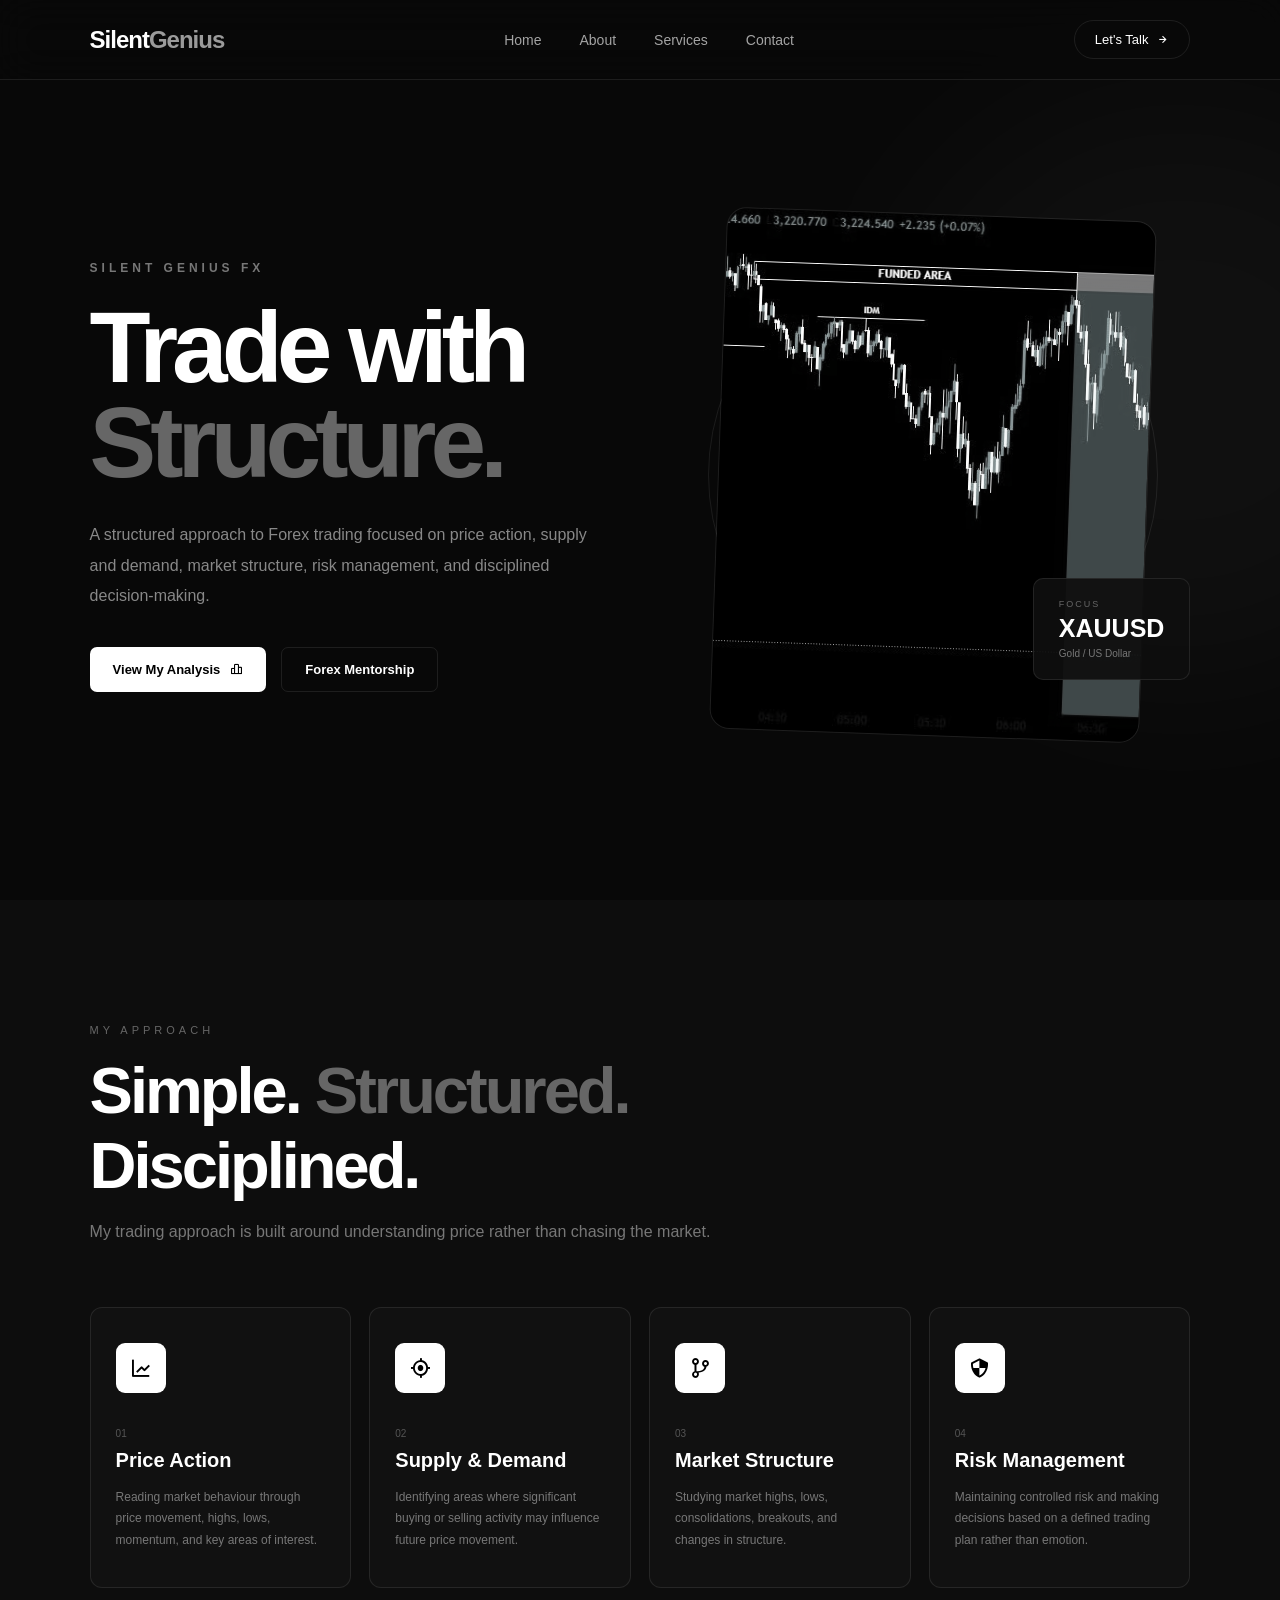
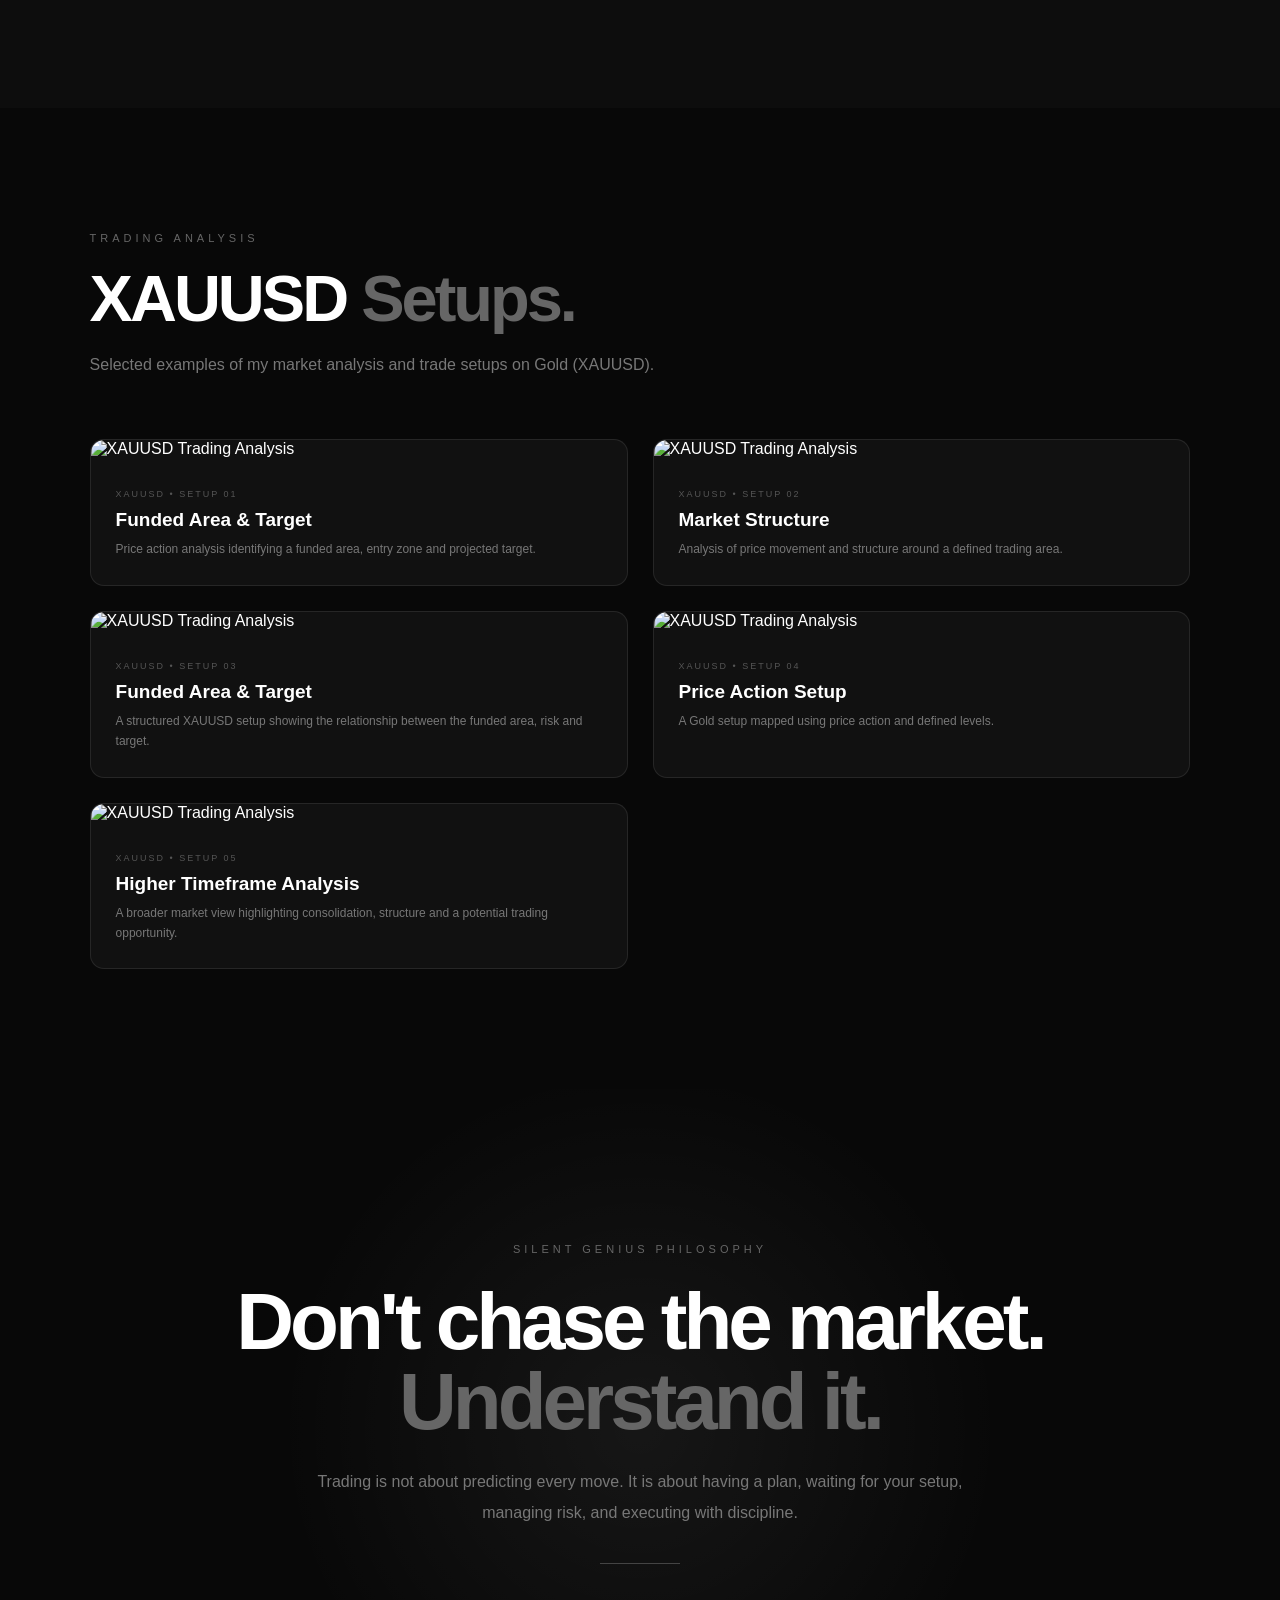
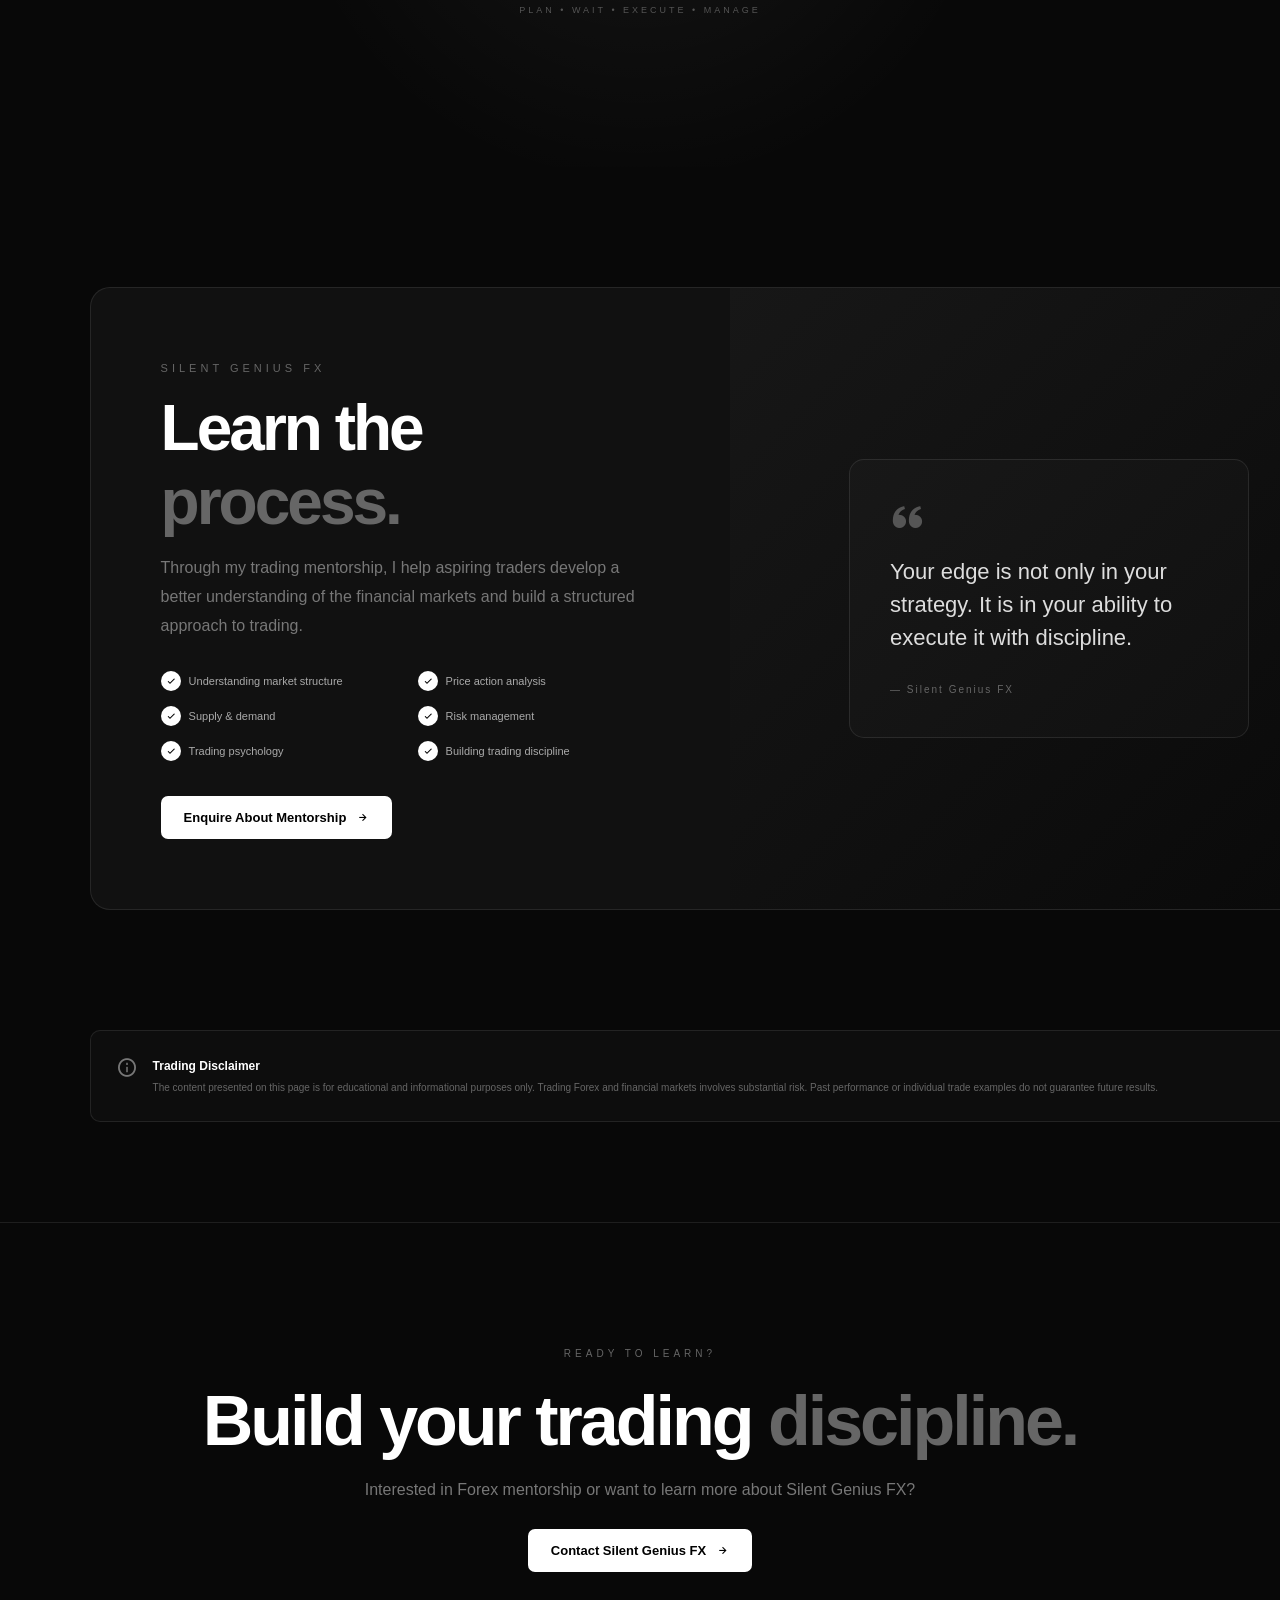
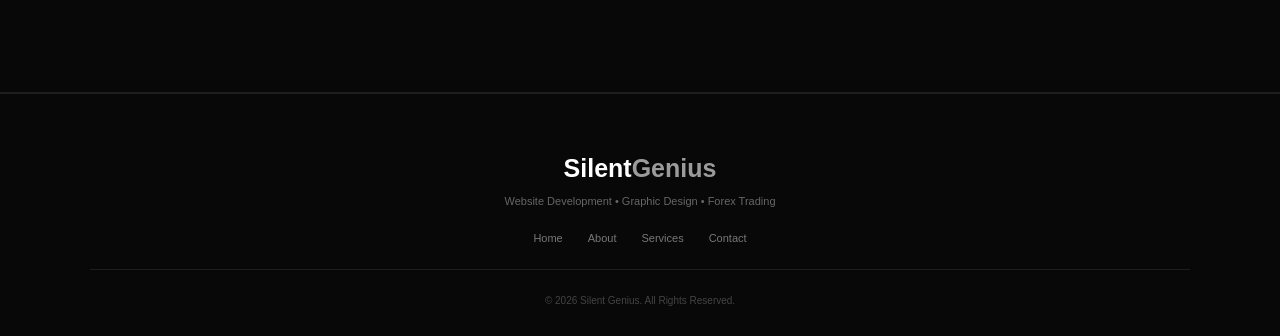
==== forex.html @ 7f9b0954 "Add files via upload" ====
<!DOCTYPE html>
<html lang="en">

<head>

    <meta charset="UTF-8">
    <meta name="viewport" content="width=device-width, initial-scale=1.0">

    <title>Silent Genius FX | Forex Trading</title>

    <link href="https://unpkg.com/boxicons@2.1.4/css/boxicons.min.css" rel="stylesheet">

    <link rel="stylesheet" href="style.css">

</head>

<body>


<!-- =========================================
     NAVBAR
========================================= -->

<header class="navbar">

    <a href="index.html" class="logo">
        Silent<span>Genius</span>
    </a>

    <nav class="nav-links">

        <a href="index.html">Home</a>
        <a href="index.html#about">About</a>
        <a href="index.html#services">Services</a>
        <a href="index.html#contact">Contact</a>

    </nav>

    <a href="index.html#contact" class="nav-btn">
        Let's Talk
        <i class='bx bx-right-arrow-alt'></i>
    </a>

</header>



<!-- =========================================
     FOREX HERO
========================================= -->

<section class="forex-hero">

    <div class="forex-hero-content">

        <span class="forex-label">
            SILENT GENIUS FX
        </span>

        <h1>
            Trade with
            <strong>Structure.</strong>
        </h1>

        <p>
            A structured approach to Forex trading focused on
            price action, supply and demand, market structure,
            risk management, and disciplined decision-making.
        </p>

        <div class="forex-buttons">

            <a href="#analysis" class="primary-btn">
                View My Analysis
                <i class='bx bx-bar-chart-alt-2'></i>
            </a>

            <a href="#mentorship" class="secondary-btn">
                Forex Mentorship
            </a>

        </div>

    </div>


    <div class="forex-hero-visual">

        <div class="forex-circle"></div>

        <div class="forex-image">

            <img src="xau.jpg" alt="XAUUSD Gold Trading">

        </div>

        <div class="market-card">

            <span>FOCUS</span>

            <strong>XAUUSD</strong>

            <small>Gold / US Dollar</small>

        </div>

    </div>

</section>



<!-- =========================================
     TRADING APPROACH
========================================= -->

<section class="forex-approach">

    <div class="forex-section-heading">

        <span>MY APPROACH</span>

        <h2>
            Simple.
            <strong>Structured.</strong>
            Disciplined.
        </h2>

        <p>
            My trading approach is built around understanding
            price rather than chasing the market.
        </p>

    </div>


    <div class="approach-grid">


        <div class="approach-card">

            <div class="approach-icon">
                <i class='bx bx-line-chart'></i>
            </div>

            <span>01</span>

            <h3>Price Action</h3>

            <p>
                Reading market behaviour through price movement,
                highs, lows, momentum, and key areas of interest.
            </p>

        </div>


        <div class="approach-card">

            <div class="approach-icon">
                <i class='bx bx-target-lock'></i>
            </div>

            <span>02</span>

            <h3>Supply & Demand</h3>

            <p>
                Identifying areas where significant buying or
                selling activity may influence future price movement.
            </p>

        </div>


        <div class="approach-card">

            <div class="approach-icon">
                <i class='bx bx-git-branch'></i>
            </div>

            <span>03</span>

            <h3>Market Structure</h3>

            <p>
                Studying market highs, lows, consolidations,
                breakouts, and changes in structure.
            </p>

        </div>


        <div class="approach-card">

            <div class="approach-icon">
                <i class='bx bx-shield-quarter'></i>
            </div>

            <span>04</span>

            <h3>Risk Management</h3>

            <p>
                Maintaining controlled risk and making decisions
                based on a defined trading plan rather than emotion.
            </p>

        </div>

    </div>

</section>



<!-- =========================================
     ANALYSIS PORTFOLIO
========================================= -->

<section class="forex-analysis" id="analysis">

    <div class="forex-section-heading">

        <span>TRADING ANALYSIS</span>

        <h2>
            XAUUSD
            <strong>Setups.</strong>
        </h2>

        <p>
            Selected examples of my market analysis and trade
            setups on Gold (XAUUSD).
        </p>

    </div>


    <div class="analysis-grid">


        <div class="analysis-card">

            <img
                src="images/forex/xauusd1.png"
                alt="XAUUSD Trading Analysis"
            >

            <div class="analysis-info">

                <span>XAUUSD • SETUP 01</span>

                <h3>Funded Area & Target</h3>

                <p>
                    Price action analysis identifying a funded area,
                    entry zone and projected target.
                </p>

            </div>

        </div>


        <div class="analysis-card">

            <img
                src="images/forex/xauusd2.png"
                alt="XAUUSD Trading Analysis"
            >

            <div class="analysis-info">

                <span>XAUUSD • SETUP 02</span>

                <h3>Market Structure</h3>

                <p>
                    Analysis of price movement and structure around
                    a defined trading area.
                </p>

            </div>

        </div>


        <div class="analysis-card">

            <img
                src="images/forex/xauusd3.png"
                alt="XAUUSD Trading Analysis"
            >

            <div class="analysis-info">

                <span>XAUUSD • SETUP 03</span>

                <h3>Funded Area & Target</h3>

                <p>
                    A structured XAUUSD setup showing the relationship
                    between the funded area, risk and target.
                </p>

            </div>

        </div>


        <div class="analysis-card">

            <img
                src="images/forex/xauusd4.png"
                alt="XAUUSD Trading Analysis"
            >

            <div class="analysis-info">

                <span>XAUUSD • SETUP 04</span>

                <h3>Price Action Setup</h3>

                <p>
                    A Gold setup mapped using price action and
                    defined levels.
                </p>

            </div>

        </div>


        <div class="analysis-card">

            <img
                src="images/forex/xauusd5.png"
                alt="XAUUSD Trading Analysis"
            >

            <div class="analysis-info">

                <span>XAUUSD • SETUP 05</span>

                <h3>Higher Timeframe Analysis</h3>

                <p>
                    A broader market view highlighting consolidation,
                    structure and a potential trading opportunity.
                </p>

            </div>

        </div>


    </div>

</section>



<!-- =========================================
     SILENT GENIUS PHILOSOPHY
========================================= -->

<section class="forex-philosophy">

    <div class="philosophy-content">

        <span>SILENT GENIUS PHILOSOPHY</span>

        <h2>
            Don't chase the market.
            <strong>Understand it.</strong>
        </h2>

        <p>
            Trading is not about predicting every move.
            It is about having a plan, waiting for your setup,
            managing risk, and executing with discipline.
        </p>

        <div class="philosophy-line"></div>

        <small>
            PLAN • WAIT • EXECUTE • MANAGE
        </small>

    </div>

</section>



<!-- =========================================
     MENTORSHIP
========================================= -->

<section class="mentorship" id="mentorship">

    <div class="mentorship-content">

        <span>SILENT GENIUS FX</span>

        <h2>
            Learn the
            <strong>process.</strong>
        </h2>

        <p>
            Through my trading mentorship, I help aspiring traders
            develop a better understanding of the financial markets
            and build a structured approach to trading.
        </p>


        <div class="mentorship-list">

            <div>
                <i class='bx bx-check'></i>
                <span>Understanding market structure</span>
            </div>

            <div>
                <i class='bx bx-check'></i>
                <span>Price action analysis</span>
            </div>

            <div>
                <i class='bx bx-check'></i>
                <span>Supply & demand</span>
            </div>

            <div>
                <i class='bx bx-check'></i>
                <span>Risk management</span>
            </div>

            <div>
                <i class='bx bx-check'></i>
                <span>Trading psychology</span>
            </div>

            <div>
                <i class='bx bx-check'></i>
                <span>Building trading discipline</span>
            </div>

        </div>


        <a href="index.html#contact" class="primary-btn">

            Enquire About Mentorship

            <i class='bx bx-right-arrow-alt'></i>

        </a>

    </div>


    <div class="mentorship-visual">

        <div class="quote-card">

            <i class='bx bxs-quote-alt-left'></i>

            <p>
                Your edge is not only in your strategy.
                It is in your ability to execute it with discipline.
            </p>

            <span>— Silent Genius FX</span>

        </div>

    </div>

</section>



<!-- =========================================
     DISCLAIMER
========================================= -->

<section class="forex-disclaimer">

    <i class='bx bx-info-circle'></i>

    <div>

        <strong>Trading Disclaimer</strong>

        <p>
            The content presented on this page is for educational
            and informational purposes only. Trading Forex and
            financial markets involves substantial risk. Past
            performance or individual trade examples do not
            guarantee future results.
        </p>

    </div>

</section>



<!-- =========================================
     CTA
========================================= -->

<section class="forex-cta">

    <span>READY TO LEARN?</span>

    <h2>
        Build your trading
        <strong>discipline.</strong>
    </h2>

    <p>
        Interested in Forex mentorship or want to learn more
        about Silent Genius FX?
    </p>

    <a href="index.html#contact" class="primary-btn">

        Contact Silent Genius FX

        <i class='bx bx-right-arrow-alt'></i>

    </a>

</section>



<!-- =========================================
     FOOTER
========================================= -->

<footer>

    <div class="footer-logo">
        Silent<span>Genius</span>
    </div>

    <p>
        Website Development • Graphic Design • Forex Trading
    </p>

    <div class="footer-links">

        <a href="index.html">Home</a>
        <a href="index.html#about">About</a>
        <a href="index.html#services">Services</a>
        <a href="index.html#contact">Contact</a>

    </div>

    <div class="copyright">
        © 2026 Silent Genius. All Rights Reserved.
    </div>

</footer>


</body>
</html>
---- style.css ----
/* =========================================
   SILENT GENIUS PORTFOLIO
   ========================================= */

* {
    margin: 0;
    padding: 0;
    box-sizing: border-box;
    scroll-behavior: smooth;
}

:root {
    --bg: #080808;
    --bg-secondary: #0e0e0e;
    --card: #111111;
    --card-light: #171717;
    --text: #ffffff;
    --text-muted: #a4a4a4;
    --border: rgba(255, 255, 255, 0.09);
    --accent: #ffffff;
    --accent-dark: #bdbdbd;
}

html {
    scroll-behavior: smooth;
}

body {
    font-family: "Inter", sans-serif;
    background: var(--bg);
    color: var(--text);
    overflow-x: hidden;
}

a {
    color: inherit;
    text-decoration: none;
}

img {
    width: 100%;
    display: block;
}

button,
input,
textarea {
    font-family: inherit;
}


/* =========================================
   NAVBAR
   ========================================= */

.navbar {
    position: fixed;
    top: 0;
    left: 0;
    width: 100%;
    height: 80px;

    display: flex;
    align-items: center;
    justify-content: space-between;

    padding: 0 7%;

    background: rgba(8, 8, 8, 0.75);
    backdrop-filter: blur(20px);

    border-bottom: 1px solid var(--border);

    z-index: 1000;
}

.logo {
    font-size: 24px;
    font-weight: 800;
    letter-spacing: -1px;
}

.logo span,
.footer-logo span {
    color: #9b9b9b;
}

.nav-links {
    display: flex;
    gap: 38px;
}

.nav-links a {
    position: relative;

    color: var(--text-muted);

    font-size: 14px;
    font-weight: 500;

    transition: 0.3s;
}

.nav-links a:hover,
.nav-links a.active {
    color: white;
}

.nav-links a::after {
    content: "";

    position: absolute;

    left: 0;
    bottom: -8px;

    width: 0;
    height: 2px;

    background: white;

    transition: 0.3s;
}

.nav-links a:hover::after,
.nav-links a.active::after {
    width: 100%;
}

.nav-btn {
    display: flex;
    align-items: center;
    gap: 8px;

    padding: 11px 20px;

    border: 1px solid var(--border);
    border-radius: 30px;

    font-size: 13px;

    transition: 0.3s;
}

.nav-btn:hover {
    background: white;
    color: black;
}

#menu {
    display: none;
    font-size: 30px;
    cursor: pointer;
}


/* =========================================
   GENERAL
   ========================================= */

section {
    width: 100%;
}

.section {
    padding: 120px 7%;
}

.section-heading {
    max-width: 700px;
    margin-bottom: 70px;
}

.section-heading.center {
    margin-left: auto;
    margin-right: auto;
    text-align: center;
}

.section-heading > span,
.small-heading {
    display: inline-block;

    font-size: 12px;
    font-weight: 700;
    letter-spacing: 3px;

    color: #aaa;

    margin-bottom: 18px;
}

.section-heading h2 {
    font-size: clamp(35px, 5vw, 58px);
    line-height: 1.1;
    letter-spacing: -2px;
}

.section-heading h2 strong {
    color: #777;
}

.section-heading p {
    color: var(--text-muted);
    line-height: 1.8;
    margin-top: 20px;
}


/* =========================================
   HERO
   ========================================= */

.hero {
    min-height: 100vh;

    display: grid;
    grid-template-columns: 1.1fr 0.9fr;
    align-items: center;
    gap: 70px;

    padding: 140px 7% 80px;

    position: relative;
    overflow: hidden;
}

.hero::before {
    content: "";

    position: absolute;

    width: 500px;
    height: 500px;

    background: rgba(255, 255, 255, 0.035);

    border-radius: 50%;

    filter: blur(100px);

    top: 10%;
    right: -150px;
}

.hero-content {
    position: relative;
    z-index: 2;
}

.hero-tag {
    display: inline-flex;
    align-items: center;
    gap: 10px;

    padding: 8px 14px;

    border: 1px solid var(--border);
    border-radius: 30px;

    color: #aaa;

    font-size: 12px;

    margin-bottom: 25px;
}

.hero-tag span {
    width: 7px;
    height: 7px;

    background: #fff;

    border-radius: 50%;
}

.hero h1 {
    font-size: clamp(55px, 8vw, 100px);
    line-height: 0.95;

    letter-spacing: -6px;

    margin-bottom: 25px;
}

.hero h1 span {
    color: #777;
}

.hero h2 {
    font-size: clamp(24px, 3vw, 38px);
    line-height: 1.2;

    margin-bottom: 25px;
}

.hero h2 span {
    color: #666;
}

.hero p {
    max-width: 650px;

    color: var(--text-muted);

    line-height: 1.8;

    font-size: 16px;

    margin-bottom: 35px;
}

.hero-buttons {
    display: flex;
    gap: 15px;
    flex-wrap: wrap;
}

.primary-btn,
.secondary-btn {
    display: inline-flex;
    align-items: center;
    justify-content: center;
    gap: 10px;

    padding: 14px 23px;

    border-radius: 7px;

    font-size: 13px;
    font-weight: 600;

    transition: 0.3s;

    cursor: pointer;
}

.primary-btn {
    background: white;
    color: black;
}

.primary-btn:hover {
    transform: translateY(-3px);
    box-shadow: 0 10px 30px rgba(255,255,255,0.1);
}

.secondary-btn {
    border: 1px solid var(--border);
}

.secondary-btn:hover {
    background: #161616;
}

.hero-socials {
    display: flex;
    gap: 12px;
    margin-top: 40px;
}

.hero-socials a,
.contact-socials a {
    width: 42px;
    height: 42px;

    display: flex;
    align-items: center;
    justify-content: center;

    border: 1px solid var(--border);
    border-radius: 50%;

    color: #aaa;

    transition: 0.3s;
}

.hero-socials a:hover,
.contact-socials a:hover {
    color: black;
    background: white;
    transform: translateY(-4px);
}


/* =========================================
   HERO IMAGE
   ========================================= */

.hero-image {
    position: relative;

    display: flex;
    justify-content: center;
    align-items: center;

    min-height: 500px;
}

.image-glow {
    position: absolute;

    width: 380px;
    height: 380px;

    border-radius: 50%;

    background: rgba(255,255,255,0.05);

    filter: blur(70px);
}

.image-frame {
    position: relative;

    width: min(430px, 100%);

    border-radius: 20px;

    overflow: hidden;

    border: 1px solid var(--border);

    transform: rotate(2deg);

    box-shadow: 0 30px 80px rgba(0,0,0,0.5);
}

.image-frame img {
    aspect-ratio: 4 / 5;
    object-fit: cover;
}

.floating-card {
    position: absolute;

    display: flex;
    align-items: center;
    gap: 12px;

    padding: 13px 17px;

    background: rgba(18,18,18,0.9);

    border: 1px solid var(--border);

    border-radius: 10px;

    backdrop-filter: blur(15px);

    box-shadow: 0 15px 40px rgba(0,0,0,0.4);
}

.floating-card i {
    font-size: 23px;
}

.floating-card strong,
.floating-card small {
    display: block;
}

.floating-card strong {
    font-size: 13px;
}

.floating-card small {
    color: #888;
    font-size: 10px;
    margin-top: 3px;
}

.card-one {
    top: 15%;
    left: -5%;
}

.card-two {
    bottom: 12%;
    right: -5%;
}


/* =========================================
   STATS
   ========================================= */

.stats {
    margin: 0 7%;

    display: grid;
    grid-template-columns: repeat(4, 1fr);

    border-top: 1px solid var(--border);
    border-bottom: 1px solid var(--border);
}

.stat {
    display: flex;
    align-items: center;
    gap: 15px;

    padding: 28px 25px;

    border-right: 1px solid var(--border);
}

.stat:last-child {
    border-right: none;
}

.stat i {
    font-size: 27px;
    color: #aaa;
}

.stat h3 {
    font-size: 14px;
}

.stat p {
    font-size: 11px;
    color: #777;
    margin-top: 4px;
}


/* =========================================
   ABOUT
   ========================================= */

.about-grid {
    display: grid;
    grid-template-columns: 0.85fr 1.15fr;
    gap: 80px;
    align-items: center;
}

.about-image {
    position: relative;
}

.about-image img {
    aspect-ratio: 4 / 5;
    object-fit: cover;

    border-radius: 15px;

    filter: grayscale(100%);
}

.experience-card {
    position: absolute;

    bottom: 25px;
    right: -30px;

    display: flex;
    align-items: center;
    gap: 12px;

    padding: 17px 20px;

    background: #151515;

    border: 1px solid var(--border);

    border-radius: 10px;
}

.experience-card i {
    font-size: 25px;
}

.experience-card strong,
.experience-card span {
    display: block;
}

.experience-card strong {
    font-size: 13px;
}

.experience-card span {
    color: #777;
    font-size: 11px;
    margin-top: 4px;
}

.about-content h3 {
    font-size: 32px;
    margin-bottom: 25px;
}

.about-content p {
    color: var(--text-muted);
    line-height: 1.8;
    margin-bottom: 20px;
}

.about-content h4 {
    font-size: 18px;
    margin: 35px 0 25px;
}

.skills-grid {
    display: grid;
    grid-template-columns: 1fr 1fr;
    gap: 20px 30px;
}

.skill > div:first-child {
    display: flex;
    justify-content: space-between;

    font-size: 12px;

    margin-bottom: 8px;
}

.skill b {
    color: #777;
}

.progress {
    width: 100%;
    height: 5px;

    background: #202020;

    border-radius: 10px;

    overflow: hidden;
}

.progress span {
    display: block;
    height: 100%;

    background: white;

    border-radius: 10px;
}


/* =========================================
   SERVICES
   ========================================= */

.services {
    background: var(--bg-secondary);
}

.services-grid {
    display: grid;
    grid-template-columns: repeat(3, 1fr);
    gap: 22px;
}

.service-card {
    background: var(--card);

    border: 1px solid var(--border);

    border-radius: 14px;

    overflow: hidden;

    transition: 0.4s;
}

.service-card:hover {
    transform: translateY(-10px);
    border-color: rgba(255,255,255,0.2);
}

.service-image {
    height: 230px;
    position: relative;
    overflow: hidden;
}

.service-image img {
    width: 100%;
    height: 100%;

    object-fit: cover;

    transition: 0.5s;
}

.service-card:hover .service-image img {
    transform: scale(1.07);
}

.service-icon {
    position: absolute;

    bottom: 18px;
    left: 18px;

    width: 48px;
    height: 48px;

    display: flex;
    align-items: center;
    justify-content: center;

    background: white;
    color: black;

    border-radius: 10px;

    font-size: 24px;
}

.service-content {
    padding: 28px;
}

.service-number {
    color: #555;
    font-size: 11px;
    font-weight: 700;
}

.service-content h3 {
    font-size: 22px;
    margin: 10px 0 15px;
}

.service-content p {
    color: #888;

    font-size: 13px;
    line-height: 1.8;

    margin-bottom: 25px;
}

.service-content a {
    display: inline-flex;
    align-items: center;
    gap: 7px;

    font-size: 12px;
    font-weight: 600;

    transition: 0.3s;
}

.service-content a:hover {
    gap: 12px;
}


/* =========================================
   TRADING SECTION
   ========================================= */

.trading-section {
    margin: 120px 7%;

    display: grid;
    grid-template-columns: 1fr 1fr;

    background: #111;

    border: 1px solid var(--border);
    border-radius: 20px;

    overflow: hidden;
}

.trading-content {
    padding: 70px;
}

.trading-content h2 {
    font-size: clamp(38px, 5vw, 60px);
    line-height: 1;

    letter-spacing: -3px;

    margin-bottom: 25px;
}

.trading-content h2 strong {
    color: #777;
}

.trading-content p {
    color: #888;
    line-height: 1.8;
    max-width: 500px;
    margin-bottom: 30px;
}

.trading-points {
    display: grid;
    grid-template-columns: 1fr 1fr;

    gap: 15px;

    margin-bottom: 35px;
}

.trading-points div {
    display: flex;
    align-items: center;
    gap: 8px;

    color: #bbb;

    font-size: 12px;
}

.trading-points i {
    display: flex;
    align-items: center;
    justify-content: center;

    width: 20px;
    height: 20px;

    background: white;
    color: black;

    border-radius: 50%;

    font-size: 13px;
}

.trading-chart {
    position: relative;
    min-height: 500px;
}

.trading-chart img {
    width: 100%;
    height: 100%;

    object-fit: cover;

    filter: grayscale(80%);
}

.chart-overlay {
    position: absolute;

    left: 25px;
    right: 25px;
    bottom: 25px;

    display: flex;
    justify-content: space-between;
    align-items: center;

    padding: 18px;

    background: rgba(0,0,0,0.75);

    backdrop-filter: blur(10px);

    border: 1px solid var(--border);

    border-radius: 10px;
}

.chart-overlay small,
.chart-overlay strong {
    display: block;
}

.chart-overlay small {
    font-size: 9px;
    color: #777;
}

.chart-overlay strong {
    font-size: 18px;
    margin-top: 3px;
}

.trend {
    display: flex;
    align-items: center;
    gap: 5px;

    font-size: 11px;

    color: #aaa;
}

.trend i {
    font-size: 20px;
}


/* =========================================
   CONTACT
   ========================================= */

.contact {
    background: var(--bg-secondary);
}

.contact-grid {
    display: grid;
    grid-template-columns: 0.8fr 1.2fr;

    gap: 80px;

    max-width: 1100px;
    margin: auto;
}

.contact-info h3 {
    font-size: 32px;
    margin-bottom: 15px;
}

.contact-info > p {
    color: #888;
    line-height: 1.8;
    margin-bottom: 35px;
}

.contact-item {
    display: flex;
    align-items: center;
    gap: 15px;

    margin-bottom: 25px;
}

.contact-icon {
    width: 45px;
    height: 45px;

    display: flex;
    align-items: center;
    justify-content: center;

    border: 1px solid var(--border);

    border-radius: 8px;

    font-size: 19px;
}

.contact-item span,
.contact-item strong {
    display: block;
}

.contact-item span {
    color: #666;
    font-size: 10px;

    margin-bottom: 5px;
}

.contact-item strong {
    font-size: 12px;
    font-weight: 500;
}

.contact-socials {
    display: flex;
    gap: 10px;
    margin-top: 35px;
}

.contact-form {
    padding: 35px;

    background: var(--card);

    border: 1px solid var(--border);

    border-radius: 15px;
}

.input-group {
    margin-bottom: 22px;
}

.input-group label {
    display: block;

    font-size: 11px;
    color: #aaa;

    margin-bottom: 8px;
}

.input-group input,
.input-group textarea {
    width: 100%;

    padding: 14px 15px;

    background: #0a0a0a;

    color: white;

    border: 1px solid var(--border);

    border-radius: 7px;

    outline: none;

    transition: 0.3s;
}

.input-group input:focus,
.input-group textarea:focus {
    border-color: #777;
}

.input-group textarea {
    height: 140px;
    resize: vertical;
}

.contact-form button {
    border: none;
}


/* =========================================
   FOOTER
   ========================================= */

footer {
    padding: 60px 7% 30px;

    text-align: center;

    border-top: 1px solid var(--border);
}

.footer-logo {
    font-size: 25px;
    font-weight: 800;
    margin-bottom: 12px;
}

footer > p {
    color: #666;
    font-size: 11px;
}

.footer-links {
    display: flex;
    justify-content: center;
    gap: 25px;

    margin: 25px 0;
}

.footer-links a {
    color: #777;
    font-size: 11px;

    transition: 0.3s;
}

.footer-links a:hover {
    color: white;
}

.copyright {
    padding-top: 25px;

    border-top: 1px solid var(--border);

    color: #444;

    font-size: 10px;
}


/* =========================================
   ANIMATIONS
   ========================================= */

.service-card,
.about-grid,
.trading-section,
.contact-grid {
    opacity: 0;
    transform: translateY(30px);
    transition: 0.8s ease;
}

.show {
    opacity: 1;
    transform: translateY(0);
}


/* =========================================
   TABLET
   ========================================= */

@media (max-width: 1000px) {

    .hero {
        grid-template-columns: 1fr;
        text-align: center;
    }

    .hero-content {
        display: flex;
        flex-direction: column;
        align-items: center;
    }

    .hero p {
        max-width: 700px;
    }

    .hero-image {
        max-width: 500px;
        width: 100%;
        margin: auto;
    }

    .stats {
        grid-template-columns: 1fr 1fr;
    }

    .stat:nth-child(2) {
        border-right: none;
    }

    .about-grid {
        grid-template-columns: 1fr;
    }

    .about-image {
        max-width: 500px;
        margin: auto;
    }

    .services-grid {
        grid-template-columns: 1fr 1fr;
    }

    .trading-section {
        grid-template-columns: 1fr;
    }

    .trading-chart {
        min-height: 400px;
    }

    .contact-grid {
        grid-template-columns: 1fr;
    }

}


/* =========================================
   MOBILE
   ========================================= */

@media (max-width: 700px) {

    .navbar {
        padding: 0 5%;
    }

    .nav-links {
        position: fixed;

        top: 80px;
        left: -100%;

        width: 100%;

        flex-direction: column;

        align-items: center;

        gap: 0;

        padding: 30px 0;

        background: rgba(8,8,8,0.98);

        border-bottom: 1px solid var(--border);

        transition: 0.4s;
    }

    .nav-links.active {
        left: 0;
    }

    .nav-links a {
        width: 100%;
        text-align: center;
        padding: 15px;
    }

    .nav-btn {
        display: none;
    }

    #menu {
        display: block;
    }

    .hero {
        padding: 130px 5% 70px;
    }

    .hero h1 {
        letter-spacing: -4px;
    }

    .hero-buttons {
        flex-direction: column;
        width: 100%;
    }

    .primary-btn,
    .secondary-btn {
        width: 100%;
    }

    .hero-socials {
        justify-content: center;
    }

    .hero-image {
        min-height: 400px;
    }

    .image-frame {
        width: 85%;
    }

    .card-one {
        left: 0;
    }

    .card-two {
        right: 0;
    }

    .stats {
        margin: 0 5%;
        grid-template-columns: 1fr 1fr;
    }

    .stat {
        padding: 20px 12px;
    }

    .section {
        padding: 90px 5%;
    }

    .section-heading {
        margin-bottom: 45px;
    }

    .skills-grid {
        grid-template-columns: 1fr;
    }

    .services-grid {
        grid-template-columns: 1fr;
    }

    .trading-section {
        margin: 80px 5%;
    }

    .trading-content {
        padding: 40px 25px;
    }

    .trading-points {
        grid-template-columns: 1fr;
    }

    .trading-chart {
        min-height: 300px;
    }

    .contact-grid {
        gap: 45px;
    }

    .contact-form {
        padding: 25px 20px;
    }

    .footer-links {
        gap: 15px;
    }

}


/* =========================================
   SMALL MOBILE
   ========================================= */

@media (max-width: 420px) {

    .hero h1 {
        font-size: 53px;
    }

    .hero h2 {
        font-size: 22px;
    }

    .stats {
        grid-template-columns: 1fr;
    }

    .stat {
        border-right: none;
        border-bottom: 1px solid var(--border);
    }

    .stat:last-child {
        border-bottom: none;
    }

    .floating-card {
        padding: 10px 12px;
    }
}/* =========================================
   SERVICE PORTFOLIO PAGE
   ========================================= */

.portfolio-hero {
    min-height: 65vh;

    display: flex;
    flex-direction: column;
    justify-content: center;
    align-items: center;

    text-align: center;

    padding: 150px 7% 80px;

    background:
        radial-gradient(
            circle at center,
            rgba(255,255,255,0.06),
            transparent 45%
        );
}

.portfolio-hero > span,
.portfolio-heading > span,
.portfolio-cta > span {
    font-size: 11px;
    font-weight: 700;
    letter-spacing: 4px;

    color: #777;

    margin-bottom: 20px;
}

.portfolio-hero h1 {
    font-size: clamp(50px, 8vw, 100px);

    line-height: 1;

    letter-spacing: -5px;

    max-width: 1000px;
}

.portfolio-hero h1 strong {
    color: #666;
}

.portfolio-hero p {
    max-width: 650px;

    color: #888;

    line-height: 1.8;

    margin-top: 25px;
}


/* =========================================
   DESIGN PORTFOLIO
   ========================================= */

.design-portfolio {
    padding: 100px 7%;
}

.portfolio-heading {
    margin-bottom: 35px;
}

.portfolio-heading h2 {
    font-size: 35px;
    margin-top: 10px;
}

.design-grid {
    display: grid;

    grid-template-columns:
        repeat(4, 1fr);

    gap: 20px;

    margin-bottom: 100px;
}

.design-item {
    position: relative;

    overflow: hidden;

    border-radius: 12px;

    border: 1px solid var(--border);

    background: #111;

    cursor: pointer;
}

.design-item img {
    width: 100%;

    height: 380px;

    object-fit: cover;

    transition: 0.5s;
}

.design-item:hover img {
    transform: scale(1.05);
}


/* =========================================
   CALL TO ACTION
   ========================================= */

.portfolio-cta {
    padding: 120px 7%;

    text-align: center;

    background: #111;

    border-top: 1px solid var(--border);
    border-bottom: 1px solid var(--border);
}

.portfolio-cta h2 {
    font-size: clamp(40px, 6vw, 70px);

    line-height: 1;

    letter-spacing: -3px;

    margin-bottom: 20px;
}

.portfolio-cta h2 strong {
    color: #666;
}

.portfolio-cta p {
    max-width: 600px;

    margin: 0 auto 30px;

    color: #888;

    line-height: 1.8;
}


/* =========================================
   PORTFOLIO MOBILE
   ========================================= */

@media (max-width: 1000px) {

    .design-grid {
        grid-template-columns: repeat(2, 1fr);
    }

}


@media (max-width: 600px) {

    .portfolio-hero {
        padding: 130px 5% 70px;
    }

    .portfolio-hero h1 {
        font-size: 55px;
        letter-spacing: -3px;
    }

    .design-portfolio {
        padding: 80px 5%;
    }

    .design-grid {
        grid-template-columns: 1fr;
    }

    .design-item img {
        height: auto;
        max-height: 600px;
    }

    .portfolio-cta {
        padding: 90px 5%;
    }

}
/* =========================================
   SILENT GENIUS FX
========================================= */

.forex-hero {
    min-height: 100vh;

    display: grid;
    grid-template-columns: 1fr 1fr;

    align-items: center;

    gap: 70px;

    padding: 150px 7% 100px;

    position: relative;

    overflow: hidden;
}

.forex-hero::before {
    content: "";

    position: absolute;

    width: 600px;
    height: 600px;

    right: -200px;
    top: 10%;

    background: rgba(255,255,255,0.035);

    border-radius: 50%;

    filter: blur(100px);
}

.forex-hero-content {
    position: relative;
    z-index: 2;
}

.forex-label {
    display: inline-block;

    font-size: 12px;
    font-weight: 700;

    letter-spacing: 4px;

    color: #777;

    margin-bottom: 25px;
}

.forex-hero h1 {
    font-size: clamp(55px, 8vw, 100px);

    line-height: .95;

    letter-spacing: -6px;

    margin-bottom: 30px;
}

.forex-hero h1 strong {
    display: block;
    color: #666;
}

.forex-hero p {
    max-width: 600px;

    color: #888;

    line-height: 1.9;

    margin-bottom: 35px;
}

.forex-buttons {
    display: flex;
    gap: 15px;
    flex-wrap: wrap;
}


/* HERO VISUAL */

.forex-hero-visual {
    min-height: 550px;

    display: flex;
    justify-content: center;
    align-items: center;

    position: relative;
}

.forex-circle {
    position: absolute;

    width: 450px;
    height: 450px;

    border: 1px solid rgba(255,255,255,.08);

    border-radius: 50%;
}

.forex-image {
    width: 430px;

    border-radius: 20px;

    overflow: hidden;

    border: 1px solid var(--border);

    transform: rotate(2deg);

    position: relative;
    z-index: 2;
}

.forex-image img {
    height: 520px;

    object-fit: cover;

    filter: grayscale(90%);
}

.market-card {
    position: absolute;

    right: 0;
    bottom: 70px;

    padding: 20px 25px;

    background: rgba(15,15,15,.92);

    border: 1px solid var(--border);

    border-radius: 10px;

    z-index: 3;
}

.market-card span,
.market-card strong,
.market-card small {
    display: block;
}

.market-card span {
    font-size: 9px;
    color: #666;
    letter-spacing: 2px;
}

.market-card strong {
    font-size: 25px;
    margin: 5px 0;
}

.market-card small {
    color: #777;
    font-size: 10px;
}


/* APPROACH */

.forex-approach,
.forex-analysis {
    padding: 120px 7%;
}

.forex-approach {
    background: #0d0d0d;
}

.forex-section-heading {
    max-width: 700px;

    margin-bottom: 60px;
}

.forex-section-heading > span {
    font-size: 11px;

    color: #666;

    letter-spacing: 4px;
}

.forex-section-heading h2 {
    font-size: clamp(40px, 6vw, 65px);

    letter-spacing: -3px;

    margin: 15px 0;
}

.forex-section-heading h2 strong {
    color: #666;
}

.forex-section-heading p {
    color: #777;

    line-height: 1.8;
}

.approach-grid {
    display: grid;

    grid-template-columns: repeat(4,1fr);

    gap: 18px;
}

.approach-card {
    padding: 35px 25px;

    background: #111;

    border: 1px solid var(--border);

    border-radius: 12px;

    transition: .4s;
}

.approach-card:hover {
    transform: translateY(-8px);

    border-color: rgba(255,255,255,.2);
}

.approach-icon {
    width: 50px;
    height: 50px;

    display: flex;

    align-items: center;
    justify-content: center;

    background: white;

    color: black;

    border-radius: 9px;

    font-size: 23px;

    margin-bottom: 30px;
}

.approach-card > span {
    font-size: 10px;

    color: #555;
}

.approach-card h3 {
    font-size: 20px;

    margin: 8px 0 15px;
}

.approach-card p {
    color: #777;

    font-size: 12px;

    line-height: 1.8;
}


/* ANALYSIS */

.analysis-grid {
    display: grid;

    grid-template-columns: repeat(2,1fr);

    gap: 25px;
}

.analysis-card {
    background: #111;

    border: 1px solid var(--border);

    border-radius: 14px;

    overflow: hidden;

    transition: .4s;
}

.analysis-card:hover {
    transform: translateY(-7px);
}

.analysis-card img {
    width: 100%;

    height: auto;

    display: block;

    transition: .5s;
}

.analysis-card:hover img {
    transform: scale(1.02);
}

.analysis-info {
    padding: 25px;
}

.analysis-info > span {
    font-size: 9px;

    letter-spacing: 2px;

    color: #555;
}

.analysis-info h3 {
    font-size: 19px;

    margin: 8px 0;
}

.analysis-info p {
    color: #777;

    font-size: 12px;

    line-height: 1.7;
}


/* PHILOSOPHY */

.forex-philosophy {
    padding: 150px 7%;

    text-align: center;

    background:
        radial-gradient(
            circle at center,
            rgba(255,255,255,.06),
            transparent 50%
        );
}

.philosophy-content {
    max-width: 900px;

    margin: auto;
}

.philosophy-content > span {
    font-size: 11px;

    letter-spacing: 4px;

    color: #666;
}

.philosophy-content h2 {
    font-size: clamp(40px,7vw,80px);

    letter-spacing: -4px;

    line-height: 1;

    margin: 25px 0;
}

.philosophy-content h2 strong {
    color: #666;
}

.philosophy-content p {
    max-width: 650px;

    margin: auto;

    color: #777;

    line-height: 1.9;
}

.philosophy-line {
    width: 80px;

    height: 1px;

    background: #444;

    margin: 35px auto;
}

.philosophy-content small {
    color: #555;

    letter-spacing: 3px;

    font-size: 9px;
}


/* MENTORSHIP */

.mentorship {
    margin: 120px 7%;

    display: grid;

    grid-template-columns: 1fr 1fr;

    background: #111;

    border: 1px solid var(--border);

    border-radius: 20px;

    overflow: hidden;
}

.mentorship-content {
    padding: 70px;
}

.mentorship-content > span {
    font-size: 11px;

    color: #666;

    letter-spacing: 4px;
}

.mentorship-content h2 {
    font-size: clamp(40px,5vw,65px);

    letter-spacing: -3px;

    margin: 15px 0;
}

.mentorship-content h2 strong {
    color: #666;
}

.mentorship-content > p {
    color: #777;

    line-height: 1.8;

    max-width: 550px;

    margin-bottom: 30px;
}

.mentorship-list {
    display: grid;

    grid-template-columns: 1fr 1fr;

    gap: 15px;

    margin-bottom: 35px;
}

.mentorship-list div {
    display: flex;

    align-items: center;

    gap: 8px;

    color: #aaa;

    font-size: 11px;
}

.mentorship-list i {
    width: 20px;
    height: 20px;

    display: flex;

    justify-content: center;
    align-items: center;

    border-radius: 50%;

    background: white;

    color: black;

    font-size: 12px;
}

.mentorship-visual {
    min-height: 500px;

    display: flex;

    justify-content: center;
    align-items: center;

    padding: 50px;

    background:
        linear-gradient(
            135deg,
            #171717,
            #090909
        );
}

.quote-card {
    max-width: 400px;

    padding: 40px;

    border: 1px solid var(--border);

    border-radius: 15px;

    background: rgba(255,255,255,.02);
}

.quote-card > i {
    font-size: 35px;

    color: #555;

    margin-bottom: 20px;
}

.quote-card p {
    font-size: 22px;

    line-height: 1.5;

    color: #ddd;

    margin-bottom: 25px;
}

.quote-card span {
    color: #666;

    font-size: 10px;

    letter-spacing: 2px;
}


/* DISCLAIMER */

.forex-disclaimer {
    margin: 0 7% 100px;

    padding: 25px;

    display: flex;

    gap: 15px;

    border: 1px solid var(--border);

    border-radius: 10px;

    background: #0d0d0d;
}

.forex-disclaimer > i {
    font-size: 22px;

    color: #777;
}

.forex-disclaimer strong {
    font-size: 12px;
}

.forex-disclaimer p {
    color: #666;

    font-size: 10px;

    line-height: 1.7;

    margin-top: 5px;
}


/* CTA */

.forex-cta {
    padding: 120px 7%;

    text-align: center;

    border-top: 1px solid var(--border);

    border-bottom: 1px solid var(--border);
}

.forex-cta > span {
    font-size: 10px;

    color: #666;

    letter-spacing: 4px;
}

.forex-cta h2 {
    font-size: clamp(40px,6vw,70px);

    letter-spacing: -3px;

    margin: 20px 0;
}

.forex-cta h2 strong {
    color: #666;
}

.forex-cta p {
    color: #777;

    margin-bottom: 30px;
}


/* =========================================
   FOREX MOBILE
========================================= */

@media (max-width: 1000px) {

    .forex-hero {
        grid-template-columns: 1fr;

        text-align: center;
    }

    .forex-hero-content {
        display: flex;

        flex-direction: column;

        align-items: center;
    }

    .forex-hero-visual {
        max-width: 550px;

        width: 100%;

        margin: auto;
    }

    .approach-grid {
        grid-template-columns: 1fr 1fr;
    }

    .mentorship {
        grid-template-columns: 1fr;
    }

}


@media (max-width: 650px) {

    .forex-hero {
        padding: 130px 5% 70px;
    }

    .forex-hero h1 {
        font-size: 58px;

        letter-spacing: -4px;
    }

    .forex-buttons {
        width: 100%;

        flex-direction: column;
    }

    .forex-buttons .primary-btn,
    .forex-buttons .secondary-btn {
        width: 100%;
    }

    .forex-hero-visual {
        min-height: 400px;
    }

    .forex-image {
        width: 85%;
    }

    .forex-image img {
        height: 400px;
    }

    .forex-circle {
        width: 330px;
        height: 330px;
    }

    .market-card {
        right: 0;
        bottom: 30px;
    }

    .forex-approach,
    .forex-analysis {
        padding: 80px 5%;
    }

    .approach-grid {
        grid-template-columns: 1fr;
    }

    .analysis-grid {
        grid-template-columns: 1fr;
    }

    .forex-philosophy {
        padding: 100px 5%;
    }

    .philosophy-content h2 {
        letter-spacing: -3px;
    }

    .mentorship {
        margin: 80px 5%;
    }

    .mentorship-content {
        padding: 40px 25px;
    }

    .mentorship-list {
        grid-template-columns: 1fr;
    }

    .mentorship-visual {
        min-height: 350px;

        padding: 25px;
    }

    .quote-card {
        padding: 25px;
    }

    .quote-card p {
        font-size: 18px;
    }

    .forex-disclaimer {
        margin: 0 5% 70px;
    }

    .forex-cta {
        padding: 90px 5%;
    }

}
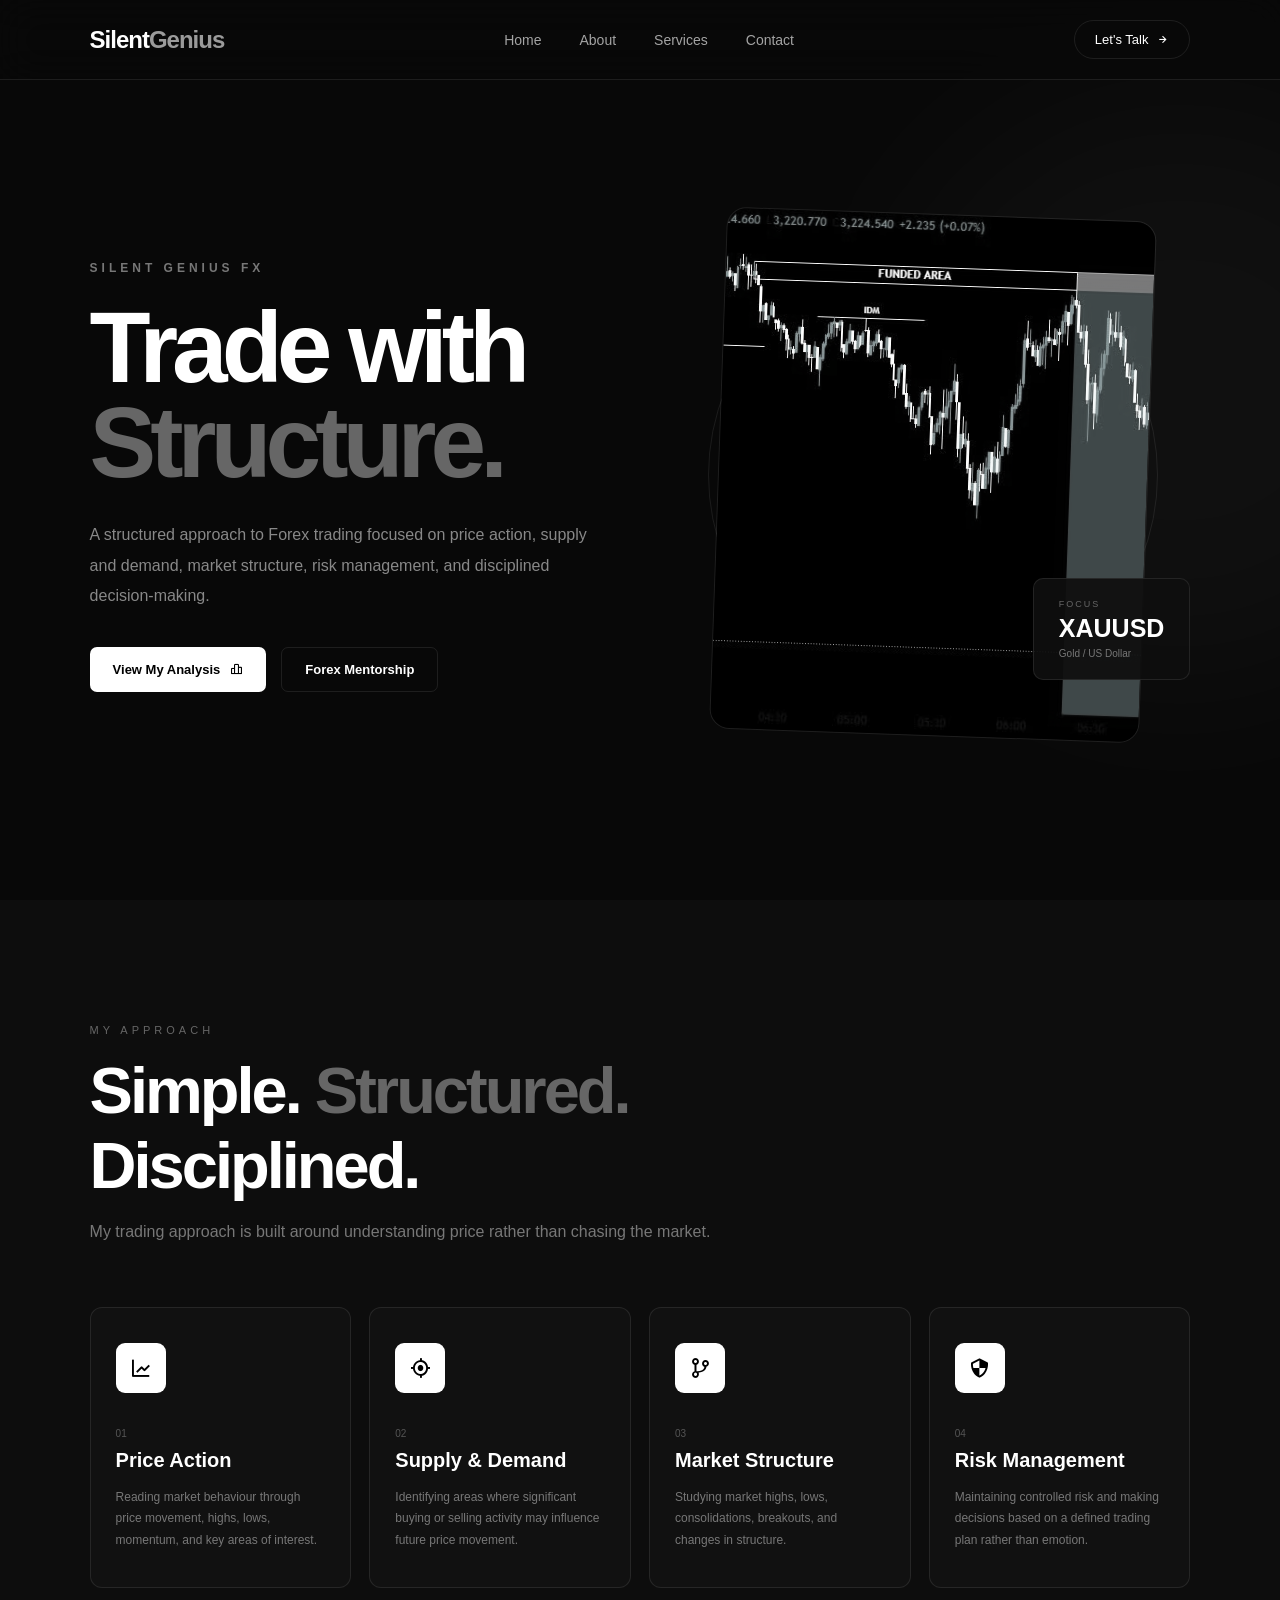
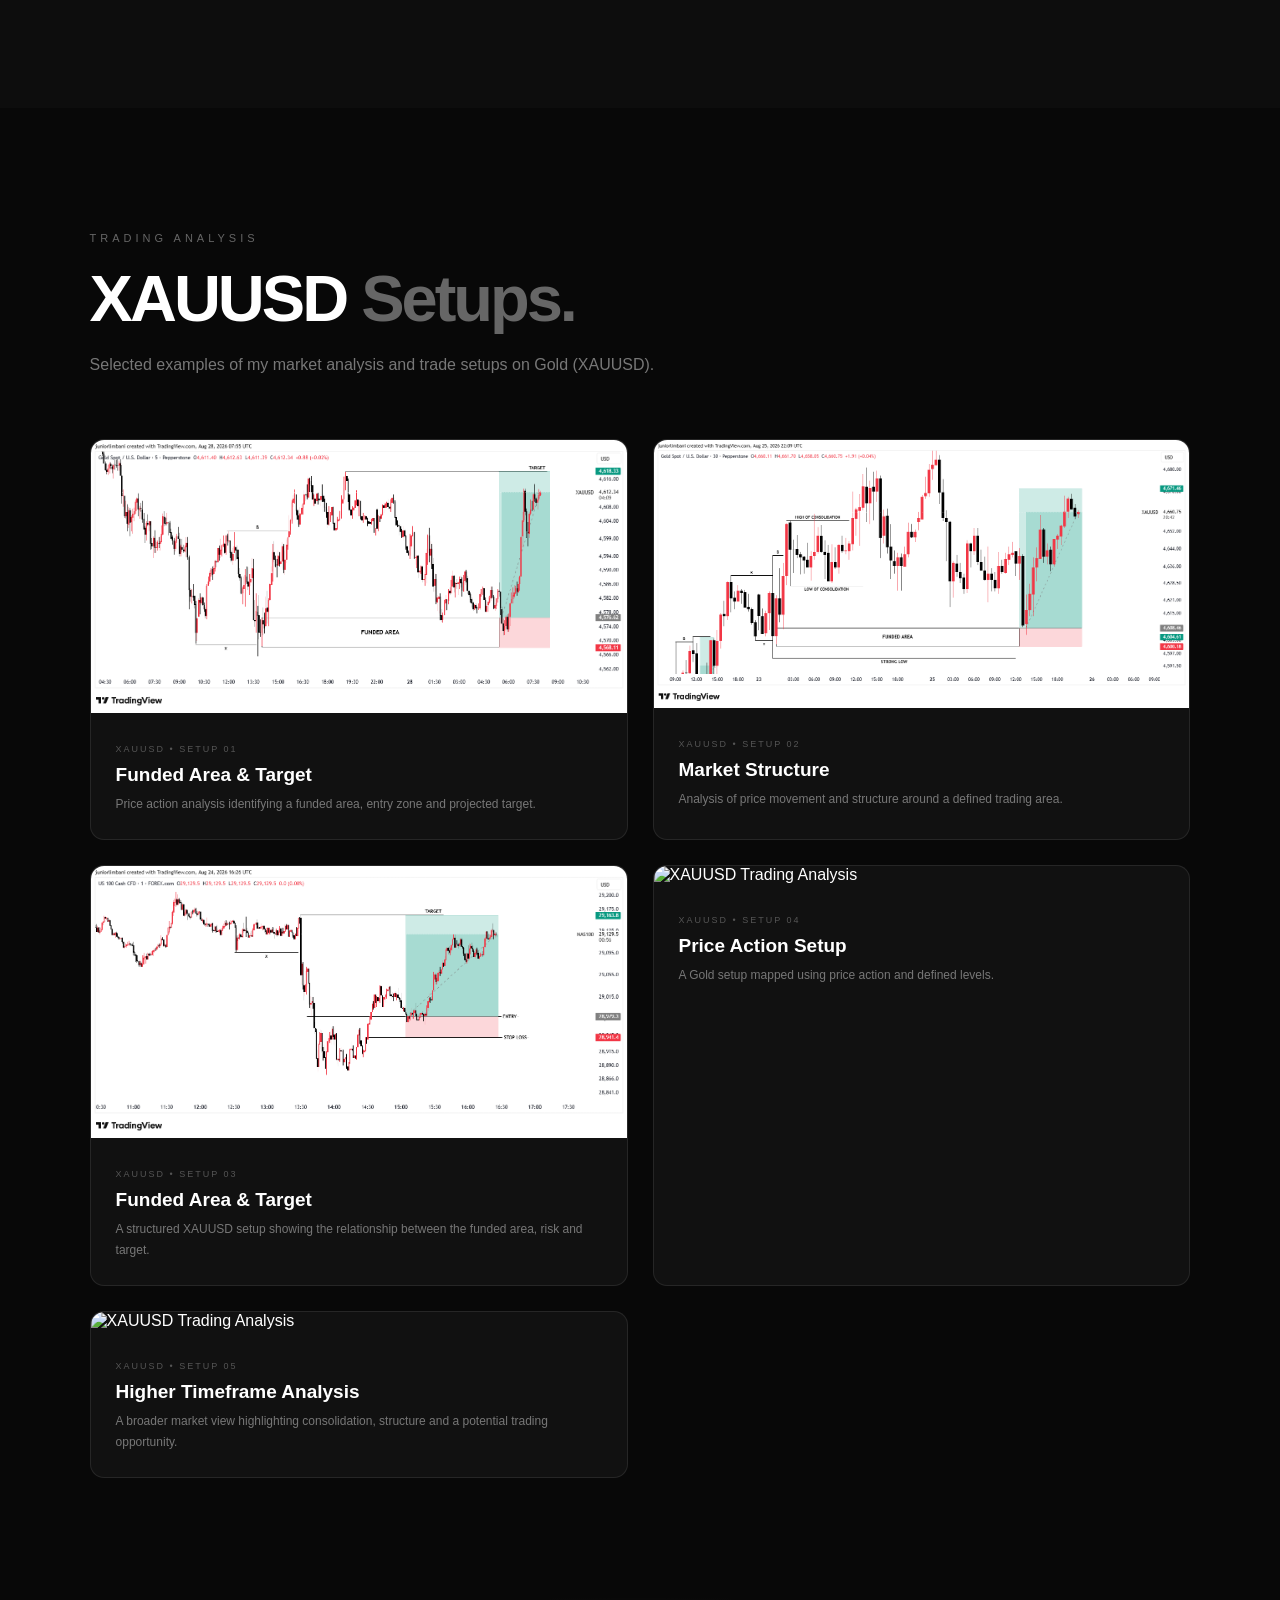
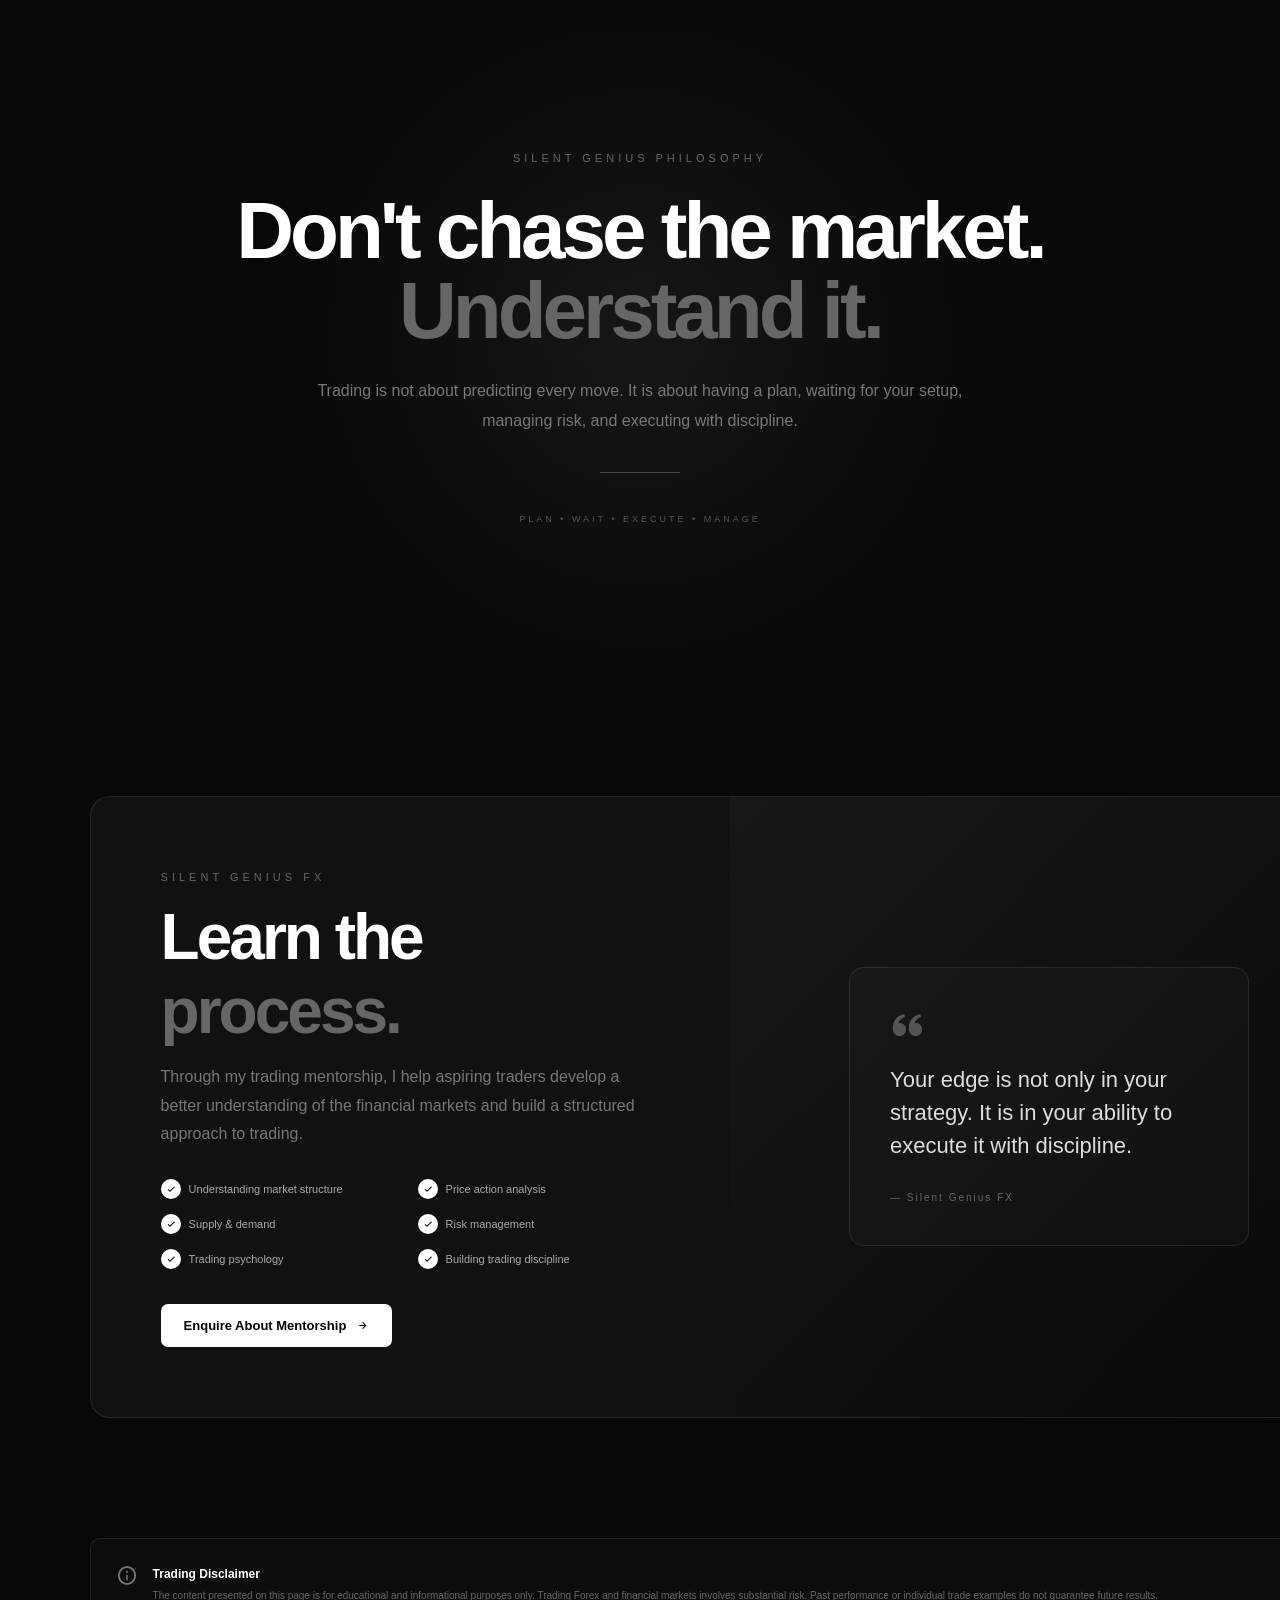
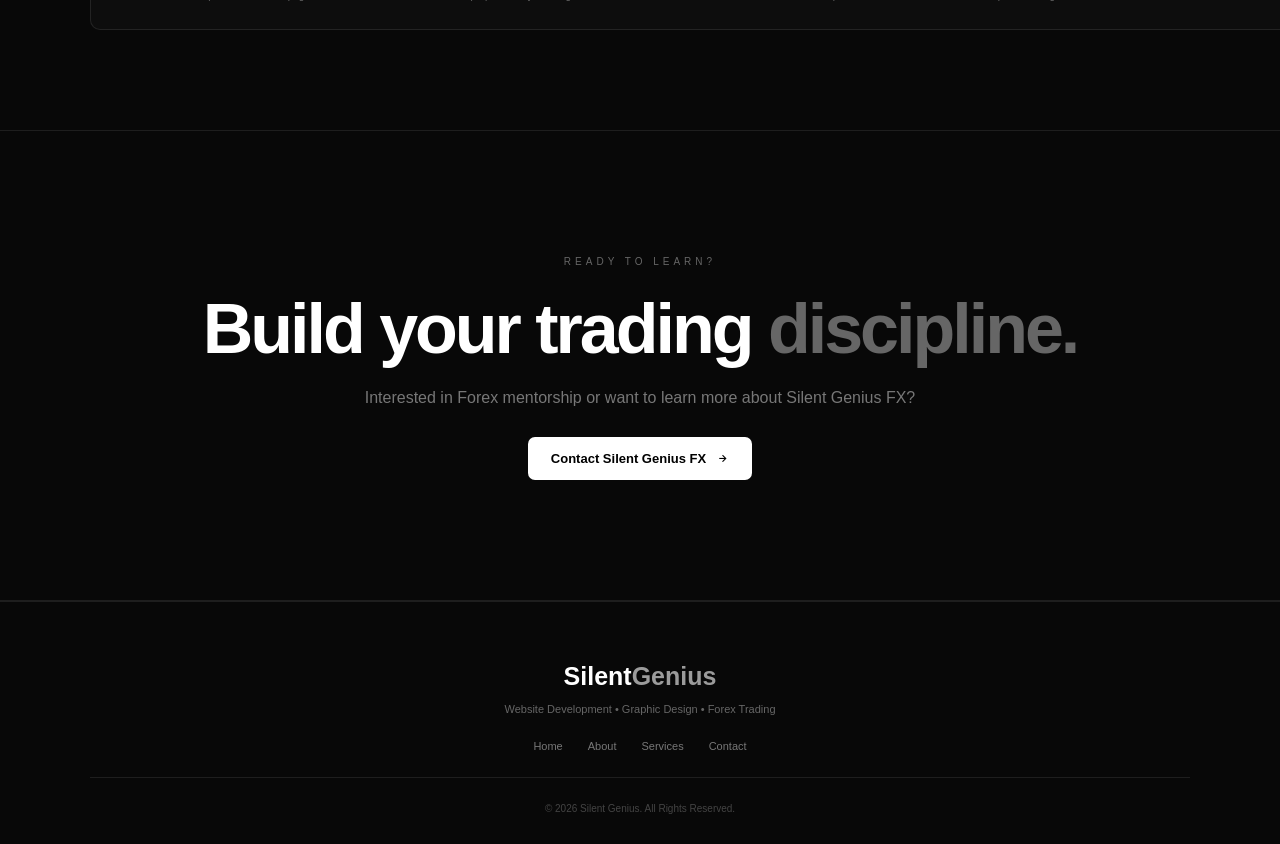
==== commit 5879105a: "Update forex.html" ====
--- a/forex.html
+++ b/forex.html
@@ -243,7 +243,7 @@
         <div class="analysis-card">
 
             <img
-                src="images/forex/xauusd1.png"
+                src="xauusd1.png"
                 alt="XAUUSD Trading Analysis"
             >
 
@@ -266,7 +266,7 @@
         <div class="analysis-card">
 
             <img
-                src="images/forex/xauusd2.png"
+                src="xauusd2.png"
                 alt="XAUUSD Trading Analysis"
             >
 
@@ -289,7 +289,7 @@
         <div class="analysis-card">
 
             <img
-                src="images/forex/xauusd3.png"
+                src="xauusd3.png"
                 alt="XAUUSD Trading Analysis"
             >
 
@@ -312,7 +312,7 @@
         <div class="analysis-card">
 
             <img
-                src="images/forex/xauusd4.png"
+                src="images/xauusd4.png"
                 alt="XAUUSD Trading Analysis"
             >
 
@@ -570,4 +570,4 @@
 
 
 </body>
-</html>+</html>
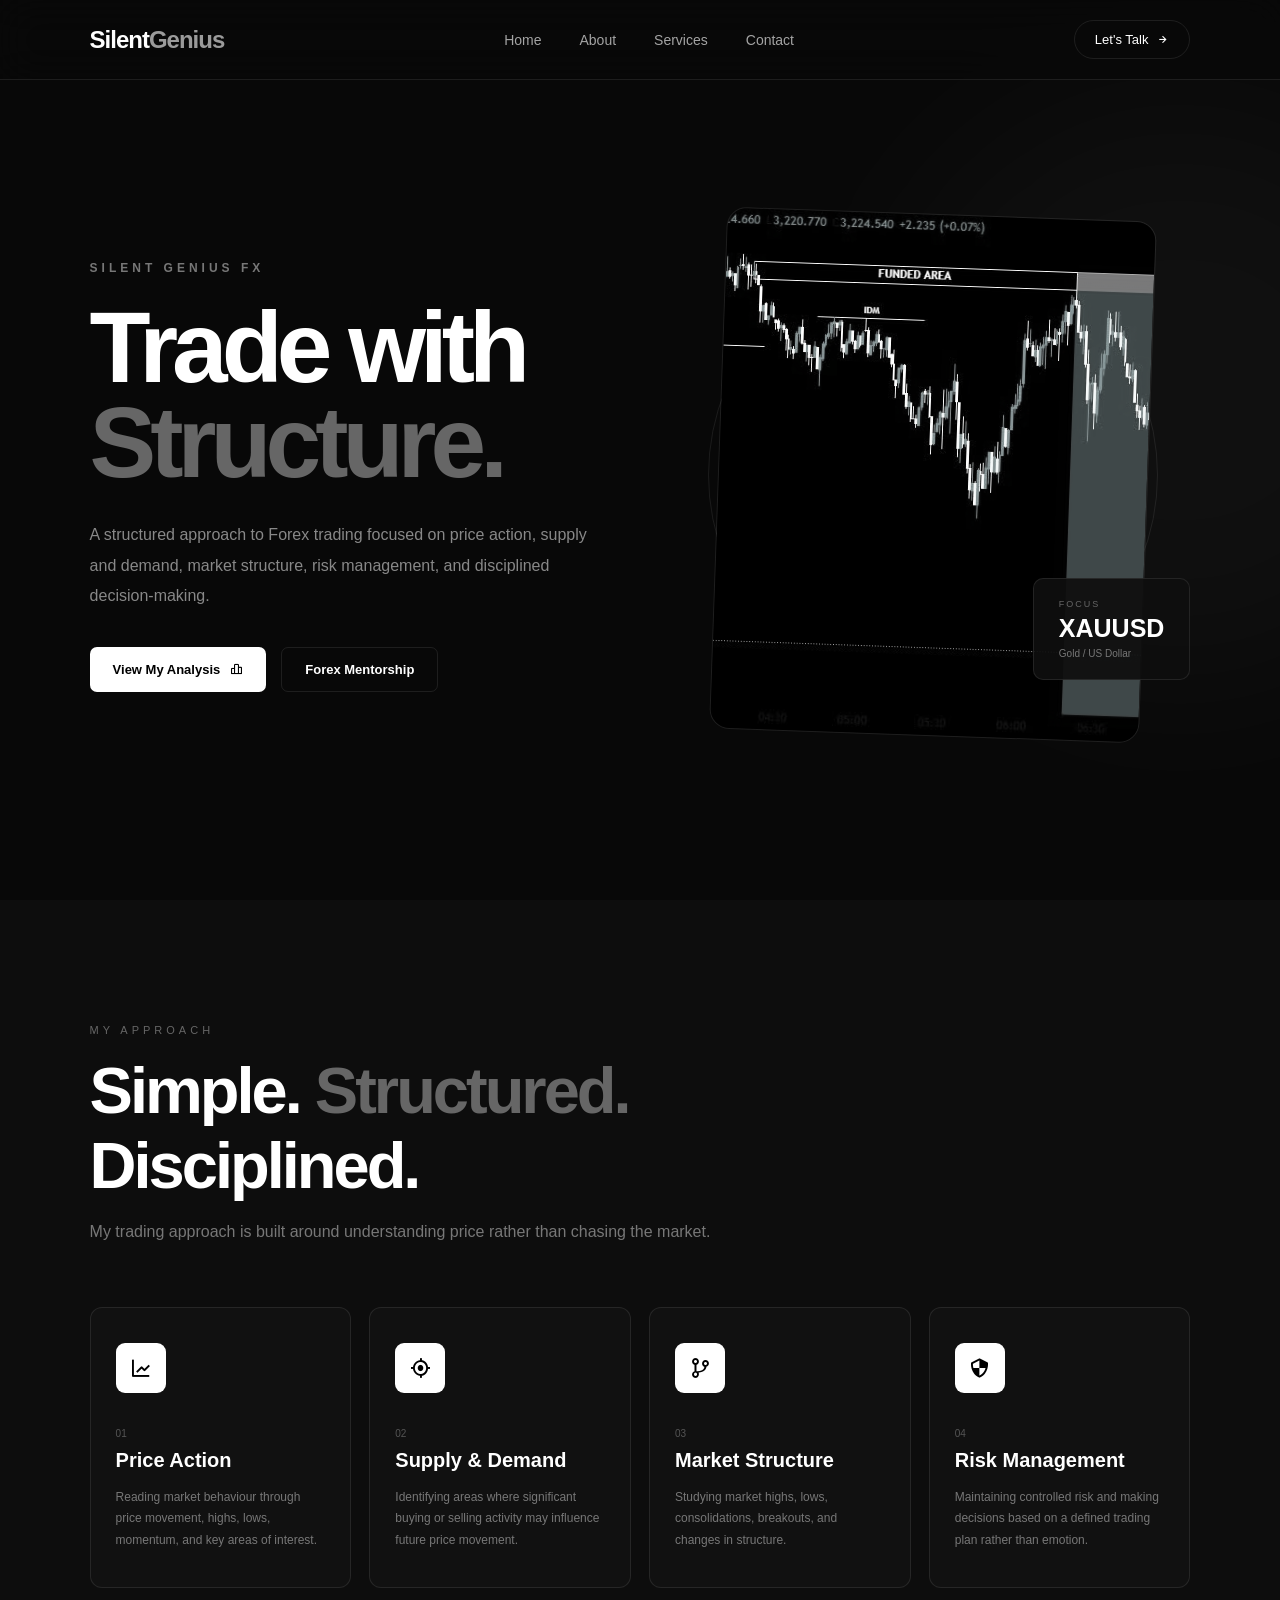
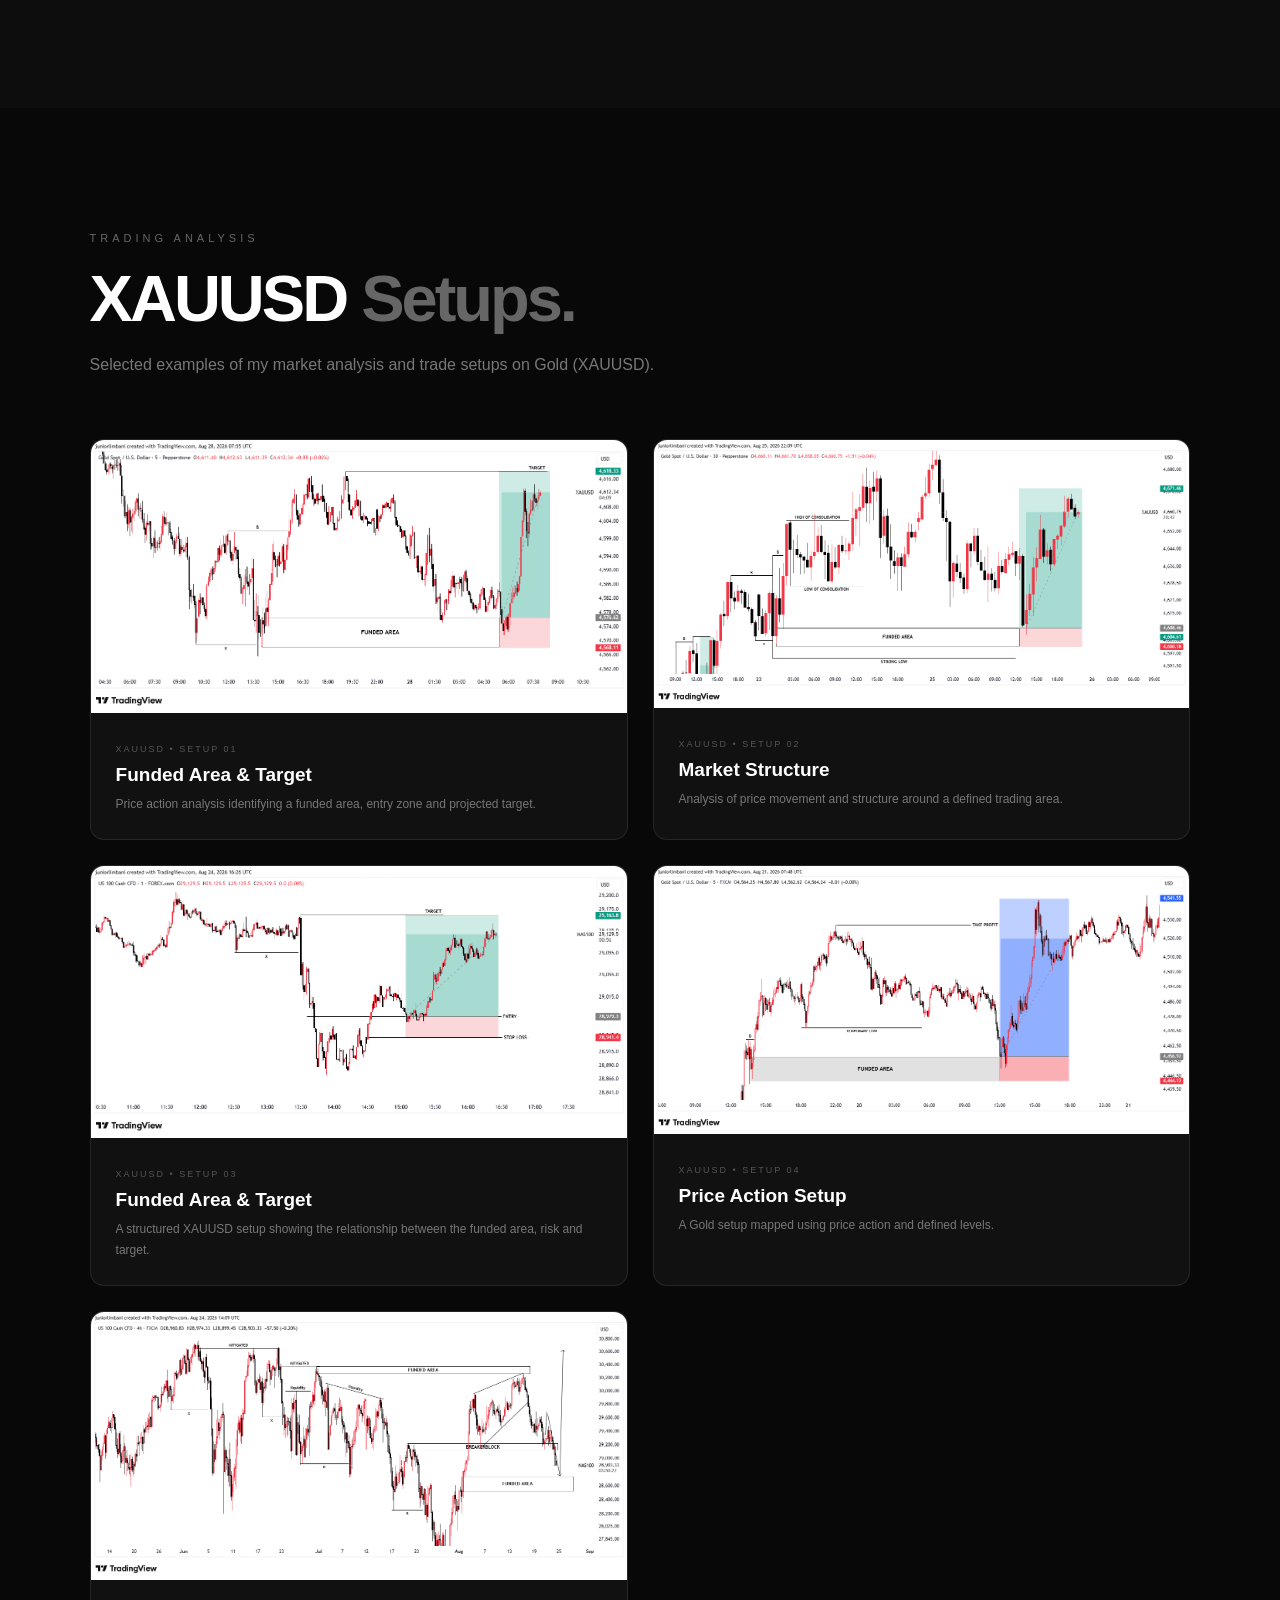
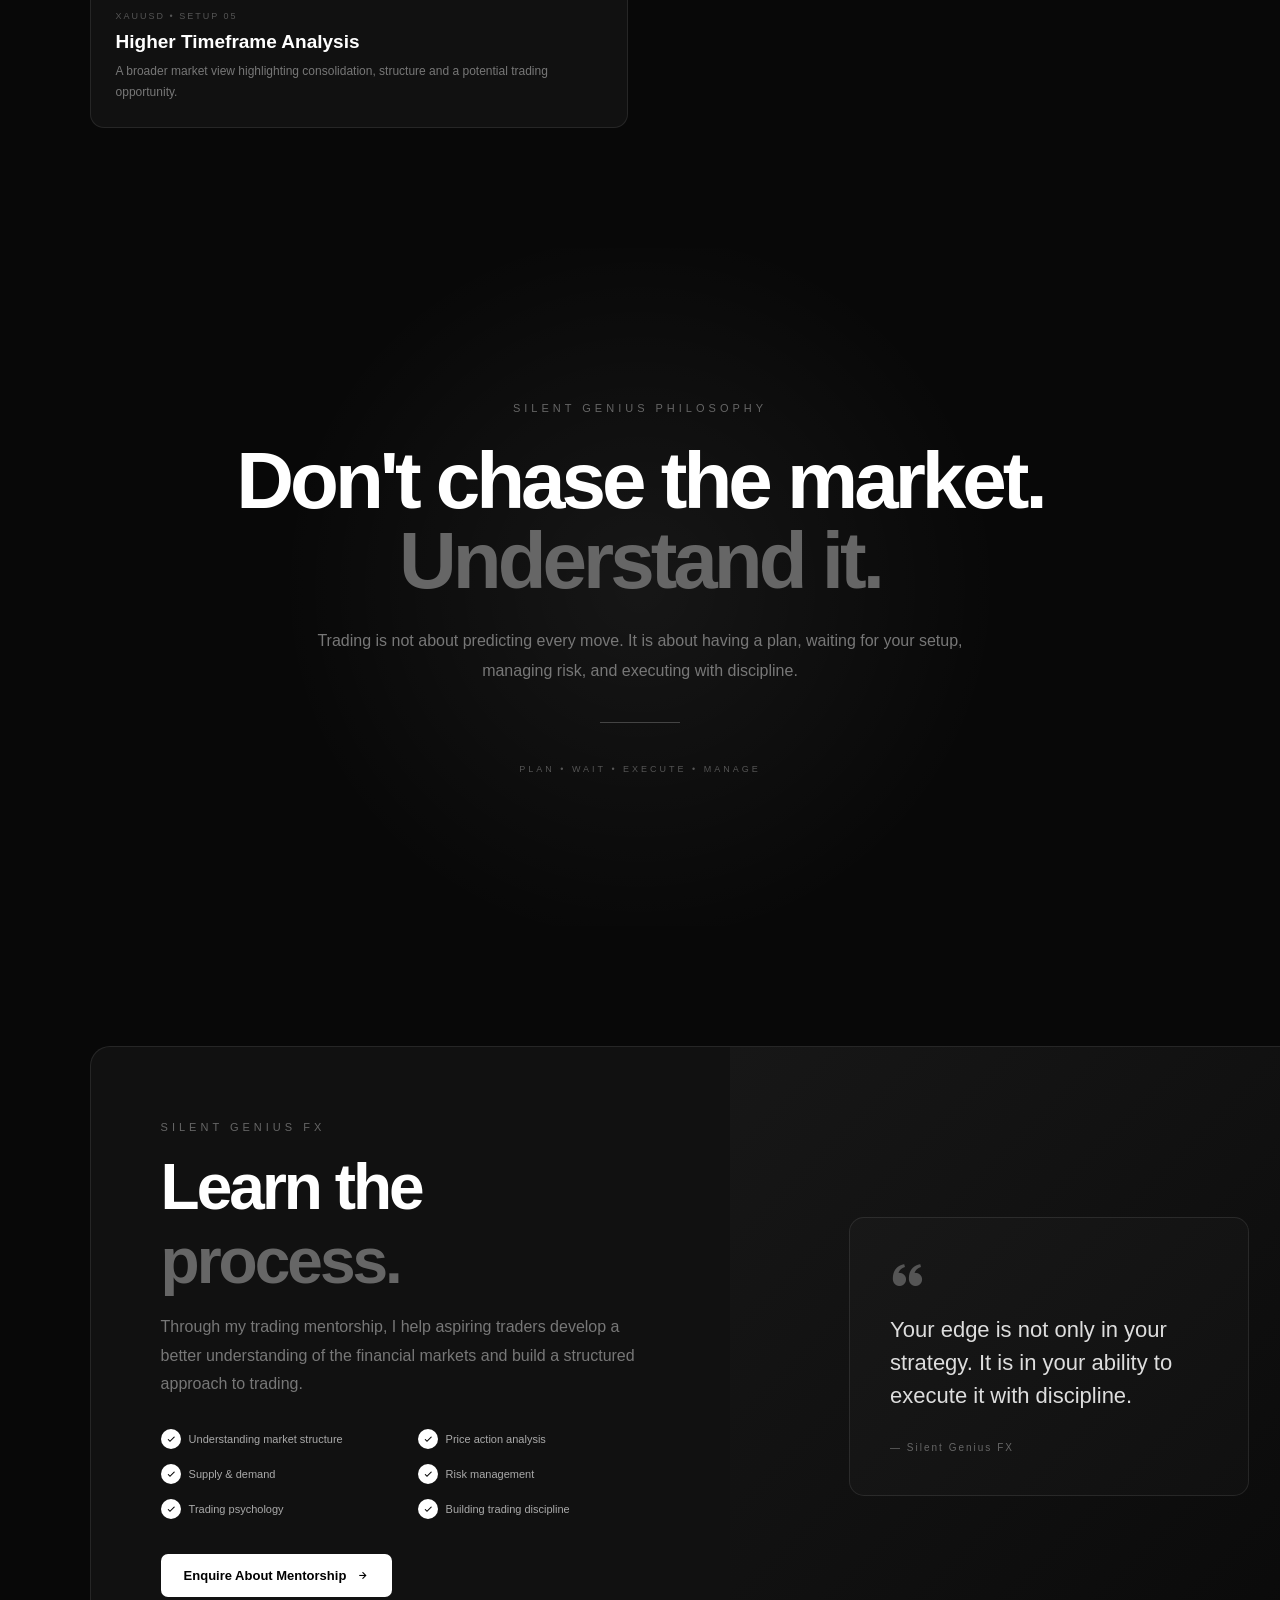
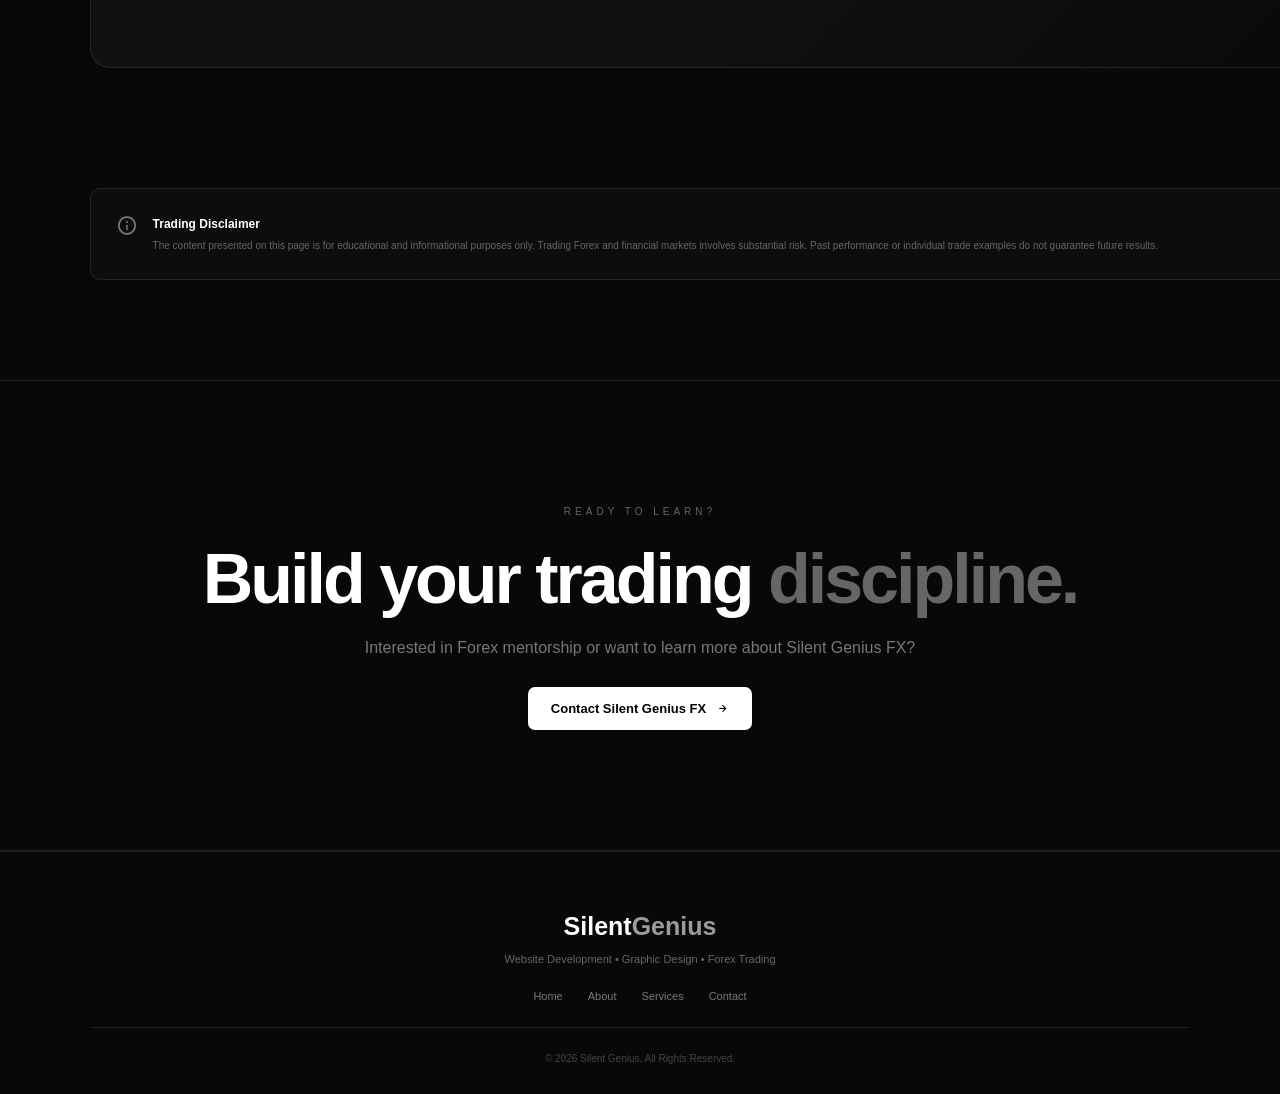
==== commit 0a5caff3: "Update forex.html" ====
--- a/forex.html
+++ b/forex.html
@@ -312,7 +312,7 @@
         <div class="analysis-card">
 
             <img
-                src="images/xauusd4.png"
+                src="xauusd4.png"
                 alt="XAUUSD Trading Analysis"
             >
 
@@ -335,7 +335,7 @@
         <div class="analysis-card">
 
             <img
-                src="images/forex/xauusd5.png"
+                src="xauusd5.png"
                 alt="XAUUSD Trading Analysis"
             >
 
